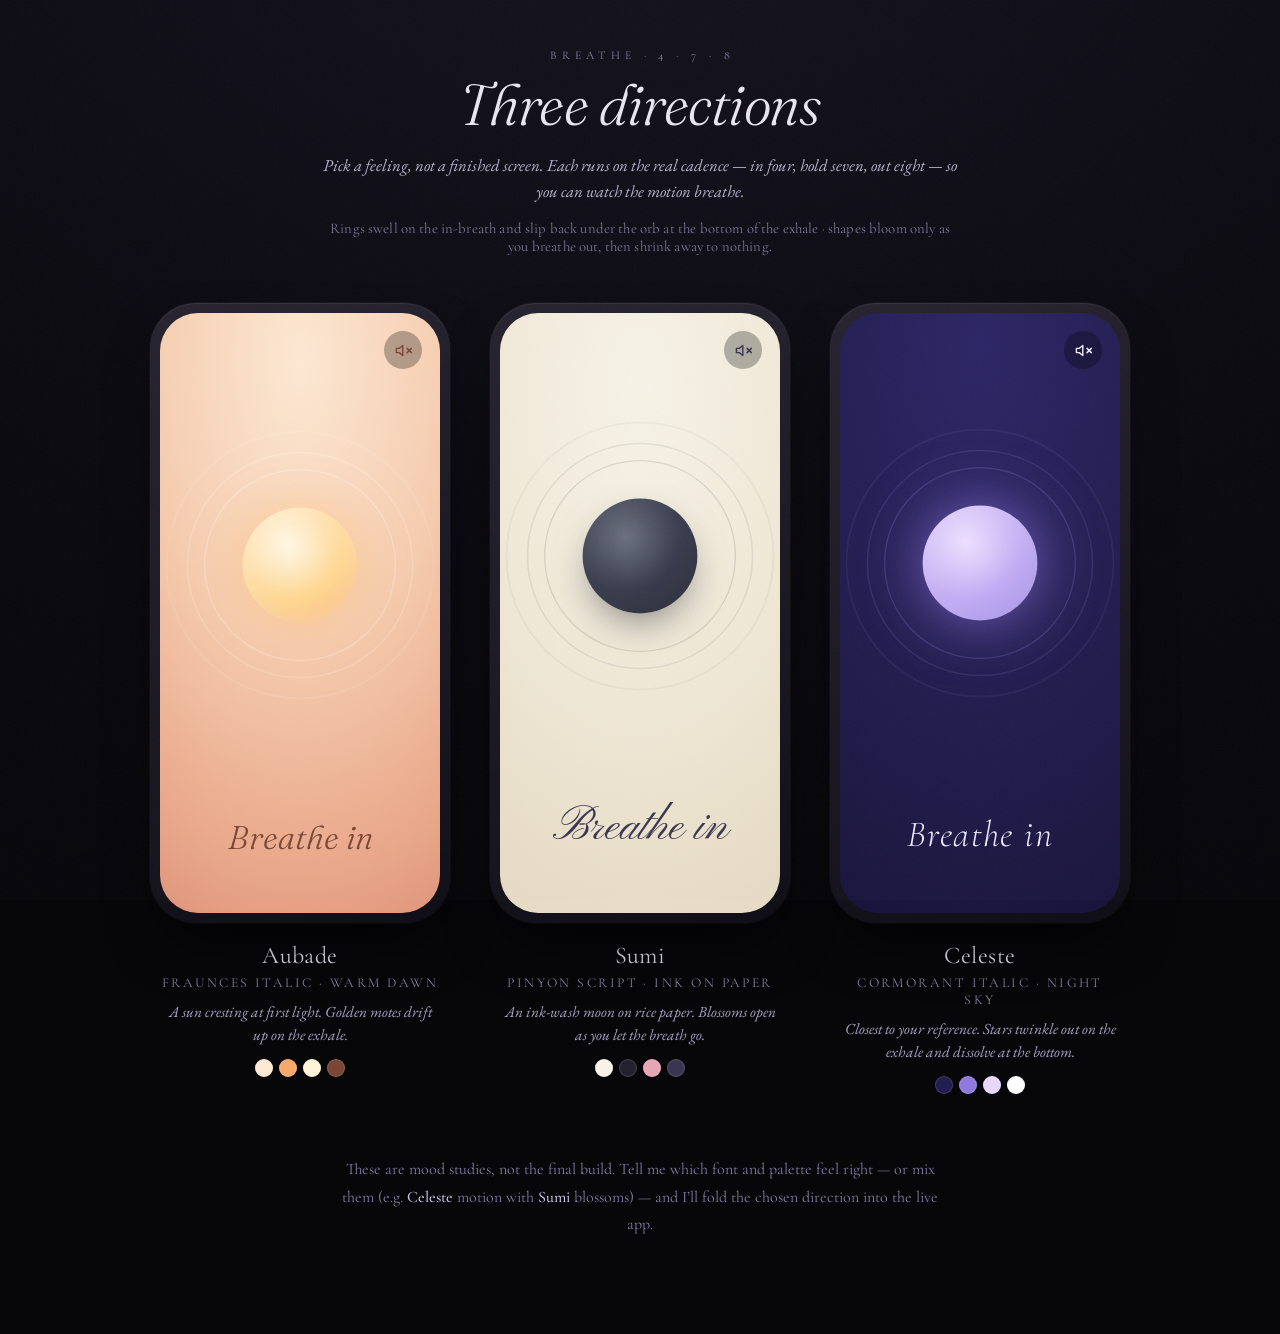
==== design-prototype.html @ 06b06fd9 "Add design-prototype.html: three breathing-visual directions A standalone mood study (not wired into" ====
<!doctype html>
<html lang="en">
<head>
<meta charset="utf-8">
<meta name="viewport" content="width=device-width, initial-scale=1">
<title>Breathe — design prototypes</title>
<link rel="preconnect" href="https://fonts.googleapis.com">
<link rel="preconnect" href="https://fonts.gstatic.com" crossorigin>
<link href="https://fonts.googleapis.com/css2?family=Cormorant+Garamond:ital,wght@0,300;0,400;0,500;1,300;1,400&family=Fraunces:ital,opsz,wght@0,9..144,300;0,9..144,400;1,9..144,300&family=Pinyon+Script&family=EB+Garamond:ital@0;1&display=swap" rel="stylesheet">
<style>
/* ============================================================
   Breathe — design prototype gallery
   Three directions for the 4-7-8 breathing visual. All run on the
   real cadence (in 4s · hold 7s · out 8s). Motion model:
     · concentric rings expand from under the orb on the in-breath
       and tuck back under it (fading) at maximum exhale;
     · decorative shapes bloom on the out-breath, then shrink in
       place and vanish at the bottom of the breath.
   ============================================================ */
:root{
  /* shared breath state, written by JS every frame */
  --breath: 0;   /* 0 = fully exhaled (orb small), 1 = fully inhaled (orb large) */
  --star: 0;     /* 0..1 life of the exhale-only decorations */
}
*{box-sizing:border-box;margin:0;padding:0}
html,body{min-height:100%}
body{
  background:
    radial-gradient(120% 80% at 50% -10%, #15131f 0%, #0b0a11 55%, #070609 100%);
  color:#e9e6f2;
  font-family:"EB Garamond",Georgia,serif;
  -webkit-font-smoothing:antialiased;
  padding:48px 24px 96px;
  display:flex;
  flex-direction:column;
  align-items:center;
  gap:8px;
}
/* faint grain for atmosphere */
body::before{
  content:"";position:fixed;inset:0;pointer-events:none;z-index:50;opacity:.04;
  background-image:url("data:image/svg+xml;utf8,<svg xmlns='http://www.w3.org/2000/svg' width='120' height='120'><filter id='n'><feTurbulence type='fractalNoise' baseFrequency='0.9' numOctaves='2'/></filter><rect width='100%25' height='100%25' filter='url(%23n)'/></svg>");
}
.page-head{text-align:center;max-width:640px;margin-bottom:24px}
.page-head .eyebrow{
  font-family:"Cormorant Garamond",serif;
  text-transform:uppercase;letter-spacing:.42em;font-size:.74rem;
  color:#8a83a8;margin-bottom:14px;padding-left:.42em;
}
.page-head h1{
  font-family:"Fraunces",serif;font-weight:300;font-size:clamp(2.4rem,6vw,3.6rem);
  font-style:italic;letter-spacing:-.01em;line-height:1;margin-bottom:18px;
}
.page-head p{
  font-size:1.05rem;line-height:1.6;color:#b9b3cf;font-style:italic;
}
.page-head .note{
  margin-top:14px;font-style:normal;font-size:.92rem;color:#7d7798;
  font-family:"Cormorant Garamond",serif;letter-spacing:.01em;
}

.gallery{
  display:flex;flex-wrap:wrap;gap:40px;justify-content:center;
  align-items:flex-start;margin-top:16px;max-width:1100px;
}
figure{display:flex;flex-direction:column;align-items:center;gap:18px;width:300px}

/* ---- device frame ---- */
.device{
  position:relative;width:300px;height:620px;border-radius:46px;
  padding:10px;background:linear-gradient(160deg,#26232f,#100e16);
  box-shadow:0 30px 60px -20px rgba(0,0,0,.8),
             inset 0 1px 1px rgba(255,255,255,.08),
             0 0 0 1px rgba(255,255,255,.04);
}
.screen{
  position:relative;width:100%;height:100%;border-radius:38px;overflow:hidden;
  background:var(--bg);display:flex;flex-direction:column;
  align-items:center;justify-content:center;
  transition:background 800ms ease;
}

/* mute pill (decorative, matches the reference) */
.mute{
  position:absolute;top:18px;right:18px;z-index:6;
  width:38px;height:38px;border-radius:50%;border:none;cursor:default;
  background:rgba(0,0,0,.28);color:var(--ui);
  display:grid;place-items:center;backdrop-filter:blur(4px);
}
.mute svg{width:17px;height:17px}

/* ---- breathing stage ---- */
.stage{
  position:relative;flex:1;width:100%;
  display:grid;place-items:center;
}
.stagewrap{position:relative;width:170px;height:170px;display:grid;place-items:center}

.rings{position:absolute;inset:0;display:grid;place-items:center}
.ring{
  position:absolute;width:150px;height:150px;border-radius:50%;
  border:1.5px solid var(--ring);
  /* expands as the breath fills, tucked under the orb (scale 1) at exhale */
  transform:scale(calc(1 + var(--breath) * var(--k)));
  opacity:calc(var(--breath) * var(--of));
  transition:opacity 200ms linear;
}

/* decorative shapes injected by JS; live only on the exhale */
.decor{position:absolute;inset:0;pointer-events:none}
.shape{
  position:absolute;left:50%;top:50%;color:var(--star-color);
  transform:translate(-50%,-50%)
            translate(var(--x),var(--y))
            scale(calc(var(--star) * var(--s)))
            rotate(var(--rot));
  opacity:calc(var(--star) * var(--so,1));
  will-change:transform,opacity;
}
.shape svg{display:block;width:100%;height:100%}
@keyframes drift{from{rotate:0deg}to{rotate:360deg}}

/* the orb */
.orb{
  position:relative;width:150px;height:150px;border-radius:50%;
  background:var(--orb);
  transform:scale(calc(.52 + var(--breath) * .48));
  box-shadow:var(--orb-shadow);
}
.orb::after{ /* soft inner sheen */
  content:"";position:absolute;inset:0;border-radius:50%;
  background:radial-gradient(circle at 36% 30%,rgba(255,255,255,.45),transparent 52%);
  opacity:var(--sheen,.5);
}

/* phase label */
.label{
  position:relative;z-index:4;padding:0 0 56px;text-align:center;
  font-family:var(--font);font-size:var(--label-size,2rem);
  font-weight:var(--label-weight,400);font-style:var(--label-style,normal);
  letter-spacing:var(--label-spacing,.02em);color:var(--ui);
  transition:opacity 500ms ease;
}

figcaption{text-align:center;width:280px}
figcaption .cname{
  font-family:"Cormorant Garamond",serif;font-size:1.5rem;letter-spacing:.02em;
}
figcaption .cmeta{
  font-family:"Cormorant Garamond",serif;font-size:.85rem;color:#8a83a8;
  text-transform:uppercase;letter-spacing:.18em;margin-top:4px;
}
figcaption .cdesc{font-size:.96rem;color:#aaa3c4;margin-top:10px;line-height:1.5;font-style:italic}
.swatches{display:flex;gap:6px;justify-content:center;margin-top:12px}
.swatches i{width:18px;height:18px;border-radius:50%;box-shadow:inset 0 0 0 1px rgba(255,255,255,.15)}

/* =================== THEME A — Aubade (warm dawn) =================== */
.t-aubade{
  --bg:radial-gradient(130% 110% at 50% 8%,#fde9d4 0%,#f6cdb0 42%,#eaa789 78%,#d98b73 100%);
  --orb:radial-gradient(circle at 40% 32%,#fff4d8 0%,#ffd58c 55%,#f6a96a 100%);
  --orb-shadow:0 0 70px -6px rgba(255,193,120,.75), inset 0 0 40px rgba(255,255,255,.4);
  --ring:rgba(255,255,255,.55);
  --star-color:#fff2cf;
  --ui:#7a4636;
  --font:"Fraunces",serif;
  --label-style:italic;--label-weight:300;--label-size:2.05rem;--label-spacing:0;
  --sheen:.7;
}
/* =================== THEME B — Sumi (ink & blossom) =================== */
.t-sumi{
  --bg:radial-gradient(125% 105% at 50% 12%,#f7f3e8 0%,#efe7d4 55%,#e3d8c0 100%);
  --orb:radial-gradient(circle at 38% 34%,#5c6173 0%,#363a4b 52%,#23222e 100%);
  --orb-shadow:0 22px 50px -14px rgba(35,34,46,.55), inset 0 0 46px rgba(255,255,255,.06);
  --ring:rgba(60,55,70,.32);
  --star-color:#e7a6b6;
  --ui:#3a3550;
  --font:"Pinyon Script",cursive;
  --label-size:2.9rem;--label-weight:400;--label-spacing:0;
  --sheen:.22;
}
/* =================== THEME C — Celeste (night & stars) =================== */
.t-celeste{
  --bg:radial-gradient(125% 110% at 50% 6%,#2c2566 0%,#241d52 46%,#181339 100%);
  --orb:radial-gradient(circle at 38% 32%,#e8d7ff 0%,#c3adf5 50%,#8f7be0 100%);
  --orb-shadow:0 0 80px -4px rgba(168,140,255,.7), inset 0 0 46px rgba(255,255,255,.25);
  --ring:rgba(190,175,255,.4);
  --star-color:#fff;
  --ui:#efe9ff;
  --font:"Cormorant Garamond",serif;
  --label-style:italic;--label-weight:300;--label-size:2.3rem;--label-spacing:.04em;
  --sheen:.5;
}

footer.legend{
  margin-top:54px;max-width:620px;text-align:center;color:#857fa3;
  font-family:"Cormorant Garamond",serif;font-size:1rem;line-height:1.7;
}
footer.legend b{color:#cfc8ea;font-weight:500}
</style>
</head>
<body>

  <header class="page-head">
    <div class="eyebrow">Breathe · 4 · 7 · 8</div>
    <h1>Three directions</h1>
    <p>Pick a feeling, not a finished screen. Each runs on the real cadence — in four, hold seven, out eight — so you can watch the motion breathe.</p>
    <div class="note">Rings swell on the in-breath and slip back under the orb at the bottom of the exhale · shapes bloom only as you breathe out, then shrink away to nothing.</div>
  </header>

  <div class="gallery">

    <!-- A · Aubade -->
    <figure>
      <div class="device t-aubade">
        <div class="screen">
          <button class="mute" aria-hidden="true" tabindex="-1">
            <svg viewBox="0 0 24 24" fill="none" stroke="currentColor" stroke-width="2" stroke-linecap="round" stroke-linejoin="round"><path d="M11 5 6 9H2v6h4l5 4z"/><line x1="23" y1="9" x2="17" y2="15"/><line x1="17" y1="9" x2="23" y2="15"/></svg>
          </button>
          <div class="stage" data-shape="mote">
            <div class="stagewrap">
              <div class="rings"></div>
              <div class="decor"></div>
              <div class="orb"></div>
            </div>
          </div>
          <div class="label">Breathe in</div>
        </div>
      </div>
      <figcaption>
        <div class="cname">Aubade</div>
        <div class="cmeta">Fraunces italic · warm dawn</div>
        <div class="cdesc">A sun cresting at first light. Golden motes drift up on the exhale.</div>
        <div class="swatches"><i style="background:#fde9d4"></i><i style="background:#f6a96a"></i><i style="background:#fff4d8"></i><i style="background:#7a4636"></i></div>
      </figcaption>
    </figure>

    <!-- B · Sumi -->
    <figure>
      <div class="device t-sumi">
        <div class="screen">
          <button class="mute" aria-hidden="true" tabindex="-1">
            <svg viewBox="0 0 24 24" fill="none" stroke="currentColor" stroke-width="2" stroke-linecap="round" stroke-linejoin="round"><path d="M11 5 6 9H2v6h4l5 4z"/><line x1="23" y1="9" x2="17" y2="15"/><line x1="17" y1="9" x2="23" y2="15"/></svg>
          </button>
          <div class="stage" data-shape="petal">
            <div class="stagewrap">
              <div class="rings"></div>
              <div class="decor"></div>
              <div class="orb"></div>
            </div>
          </div>
          <div class="label">Breathe in</div>
        </div>
      </div>
      <figcaption>
        <div class="cname">Sumi</div>
        <div class="cmeta">Pinyon Script · ink on paper</div>
        <div class="cdesc">An ink-wash moon on rice paper. Blossoms open as you let the breath go.</div>
        <div class="swatches"><i style="background:#f7f3e8"></i><i style="background:#23222e"></i><i style="background:#e7a6b6"></i><i style="background:#3a3550"></i></div>
      </figcaption>
    </figure>

    <!-- C · Celeste -->
    <figure>
      <div class="device t-celeste">
        <div class="screen">
          <button class="mute" aria-hidden="true" tabindex="-1">
            <svg viewBox="0 0 24 24" fill="none" stroke="currentColor" stroke-width="2" stroke-linecap="round" stroke-linejoin="round"><path d="M11 5 6 9H2v6h4l5 4z"/><line x1="23" y1="9" x2="17" y2="15"/><line x1="17" y1="9" x2="23" y2="15"/></svg>
          </button>
          <div class="stage" data-shape="star">
            <div class="stagewrap">
              <div class="rings"></div>
              <div class="decor"></div>
              <div class="orb"></div>
            </div>
          </div>
          <div class="label">Breathe in</div>
        </div>
      </div>
      <figcaption>
        <div class="cname">Celeste</div>
        <div class="cmeta">Cormorant italic · night sky</div>
        <div class="cdesc">Closest to your reference. Stars twinkle out on the exhale and dissolve at the bottom.</div>
        <div class="swatches"><i style="background:#241d52"></i><i style="background:#8f7be0"></i><i style="background:#e8d7ff"></i><i style="background:#ffffff"></i></div>
      </figcaption>
    </figure>

  </div>

  <footer class="legend">
    These are mood studies, not the final build. Tell me which font and palette
    feel right — or mix them (e.g. <b>Celeste</b> motion with <b>Sumi</b> blossoms) —
    and I’ll fold the chosen direction into the live app.
  </footer>

<script>
/* ---- shared 4-7-8 breath clock ---- */
const PHASES = [
  { name:'Breathe in',  secs:4, type:'in'   },
  { name:'Hold',        secs:7, type:'hold' },
  { name:'Breathe out', secs:8, type:'out'  },
];
const CYCLE = PHASES.reduce((t,p)=>t+p.secs,0);
const root = document.documentElement;
const labels = [...document.querySelectorAll('.label')];

const easeInOutSine = x => -(Math.cos(Math.PI*x)-1)/2;

function frame(now){
  const t = (now/1000) % CYCLE;
  // locate current phase
  let acc=0, phase=PHASES[0], local=0;
  for(const p of PHASES){ if(t < acc+p.secs){ phase=p; local=(t-acc)/p.secs; break; } acc+=p.secs; }

  let breath, exhaleP=0;
  if(phase.type==='in')        breath = easeInOutSine(local);
  else if(phase.type==='hold') breath = 1;
  else { breath = easeInOutSine(1-local); exhaleP = local; }

  // shapes: appear quickly at the start of the exhale, shrink to nothing by the end
  let star = 0;
  if(phase.type==='out'){
    const appear = Math.min(1, exhaleP/0.15);
    const fade   = Math.pow(1-exhaleP, 0.9);
    star = appear*fade;
  }

  root.style.setProperty('--breath', breath.toFixed(4));
  root.style.setProperty('--star',   star.toFixed(4));

  for(const el of labels){
    if(el.textContent!==phase.name){ el.textContent=phase.name; }
  }
  requestAnimationFrame(frame);
}

/* ---- build rings + decorative shapes per stage ---- */
const RING_SPEC = [ {k:.55, of:.9}, {k:1.0, of:.6}, {k:1.55, of:.32} ];

const SHAPE_SVG = {
  star:  '<svg viewBox="0 0 24 24" fill="currentColor"><path d="M12 0c.9 6.4 4.7 10.2 11.1 11.1C16.7 12 12.9 15.8 12 22.2 11.1 15.8 7.3 12 .9 11.1 7.3 10.2 11.1 6.4 12 0z"/></svg>',
  mote:  '<svg viewBox="0 0 24 24" fill="currentColor"><circle cx="12" cy="12" r="7"/></svg>',
  petal: '<svg viewBox="0 0 24 24" fill="currentColor"><g><circle cx="12" cy="5.5" r="4.4"/><circle cx="18.5" cy="14" r="4.4"/><circle cx="5.5" cy="14" r="4.4"/><circle cx="9" cy="20" r="4.4"/><circle cx="15" cy="20" r="4.4"/><circle cx="12" cy="13" r="3" fill="rgba(255,255,255,.55)"/></g></svg>',
};

document.querySelectorAll('.stage').forEach(stage=>{
  const rings = stage.querySelector('.rings');
  RING_SPEC.forEach(s=>{
    const r=document.createElement('span');
    r.className='ring';
    r.style.setProperty('--k', s.k);
    r.style.setProperty('--of', s.of);
    rings.appendChild(r);
  });

  const decor = stage.querySelector('.decor');
  const type = stage.dataset.shape;
  const N = 7;
  for(let i=0;i<N;i++){
    const ang = (i/N)*Math.PI*2 + Math.random()*0.6;
    const rad = 92 + Math.random()*44;           // distance from centre (px)
    const size = (type==='petal'? 16:13) + Math.random()*12;
    const sp = document.createElement('span');
    sp.className='shape';
    sp.style.width = sp.style.height = size+'px';
    sp.style.setProperty('--x', Math.cos(ang)*rad+'px');
    sp.style.setProperty('--y', Math.sin(ang)*rad+'px');
    sp.style.setProperty('--s', (0.7+Math.random()*0.6).toFixed(2));
    sp.style.setProperty('--rot', (Math.random()*60-30)+'deg');
    sp.style.setProperty('--so', (0.7+Math.random()*0.3).toFixed(2));
    if(type==='star'){ sp.style.animation = `drift ${14+Math.random()*10}s linear infinite`; }
    sp.innerHTML = SHAPE_SVG[type];
    decor.appendChild(sp);
  }
});

requestAnimationFrame(frame);
</script>
</body>
</html>
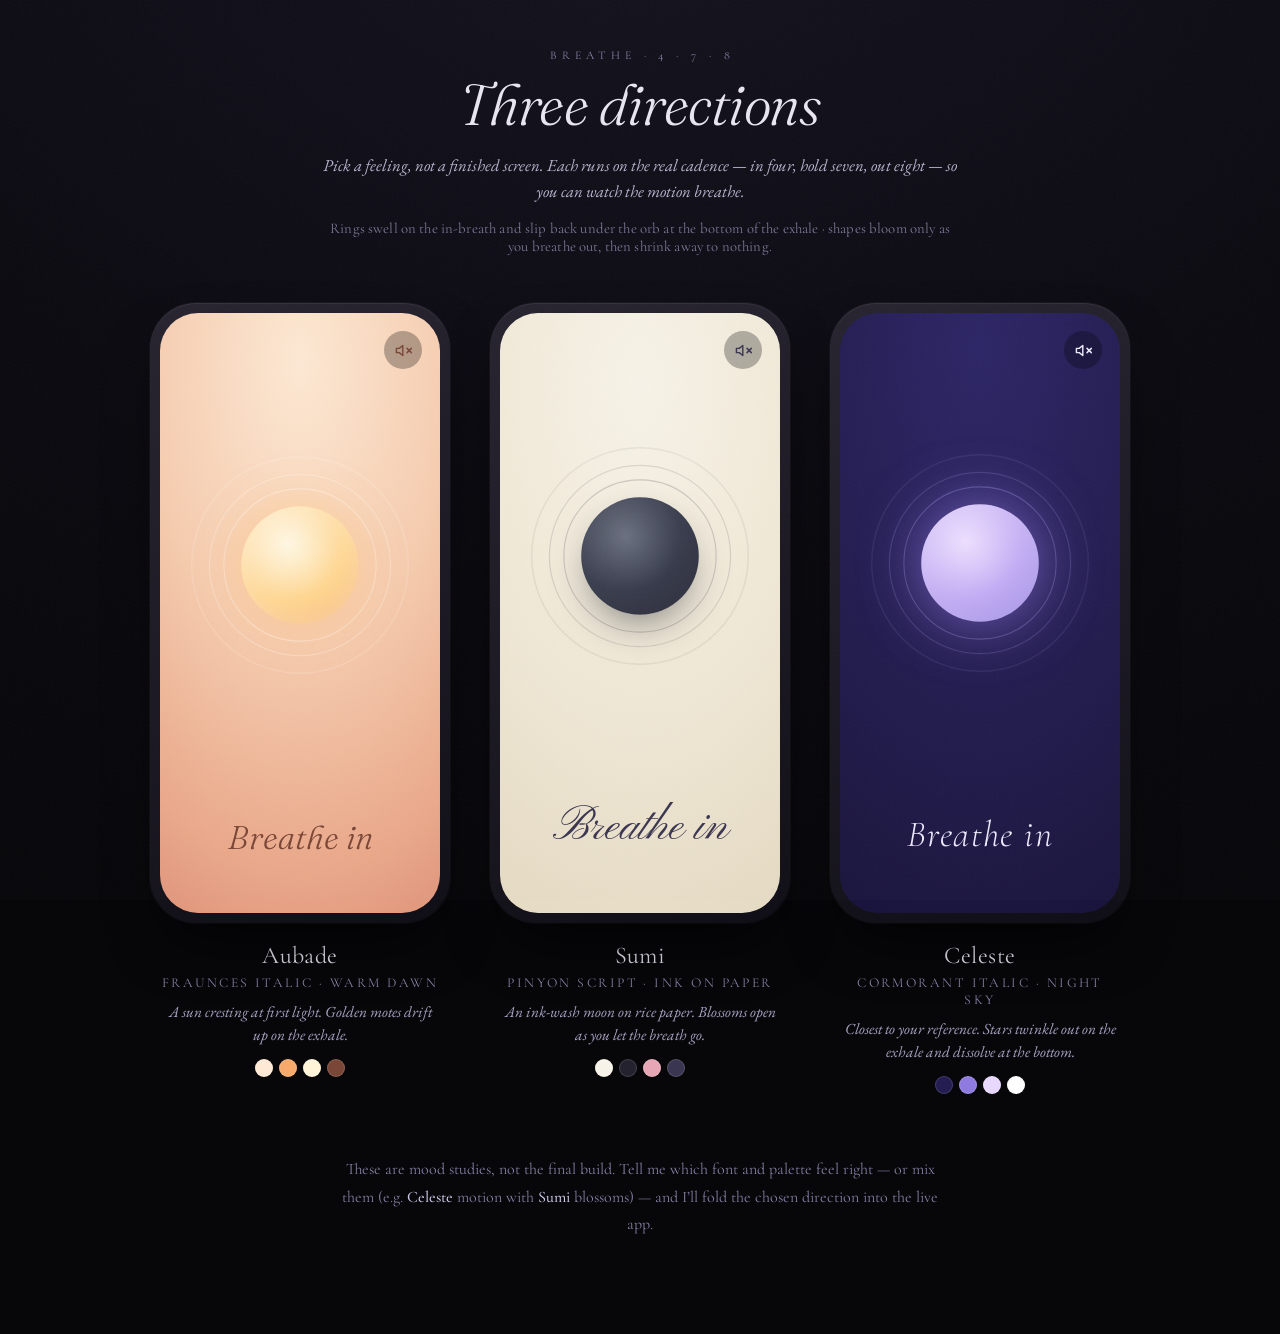
==== commit 3c3a894a: "Prototype: rings shrink with the orb and tuck under it on the exhale Tie the ring radius to the orb'" ====
--- a/design-prototype.html
+++ b/design-prototype.html
@@ -21,6 +21,7 @@
   /* shared breath state, written by JS every frame */
   --breath: 0;   /* 0 = fully exhaled (orb small), 1 = fully inhaled (orb large) */
   --star: 0;     /* 0..1 life of the exhale-only decorations */
+  --orb-scale: calc(.52 + var(--breath) * .48); /* orb diameter factor */
 }
 *{box-sizing:border-box;margin:0;padding:0}
 html,body{min-height:100%}
@@ -100,10 +101,13 @@
 .ring{
   position:absolute;width:150px;height:150px;border-radius:50%;
   border:1.5px solid var(--ring);
-  /* expands as the breath fills, tucked under the orb (scale 1) at exhale */
-  transform:scale(calc(1 + var(--breath) * var(--k)));
-  opacity:calc(var(--breath) * var(--of));
-  transition:opacity 200ms linear;
+  /* Radius tracks the orb's own scale (--orb-scale) so the rings expand on the
+     in-breath and shrink WITH the orb on the out-breath, slipping back under it
+     at maximum exhale. The extra (1 + breath*k) pushes them beyond the orb when
+     the breath is full. */
+  transform:scale(calc(var(--orb-scale) * (1 + var(--breath) * var(--k))));
+  /* stay visible while shrinking; fade only right as they reach the orb */
+  opacity:calc(min(1, var(--breath) * 1.4) * var(--of));
 }
 
 /* decorative shapes injected by JS; live only on the exhale */
@@ -124,7 +128,7 @@
 .orb{
   position:relative;width:150px;height:150px;border-radius:50%;
   background:var(--orb);
-  transform:scale(calc(.52 + var(--breath) * .48));
+  transform:scale(var(--orb-scale));
   box-shadow:var(--orb-shadow);
 }
 .orb::after{ /* soft inner sheen */
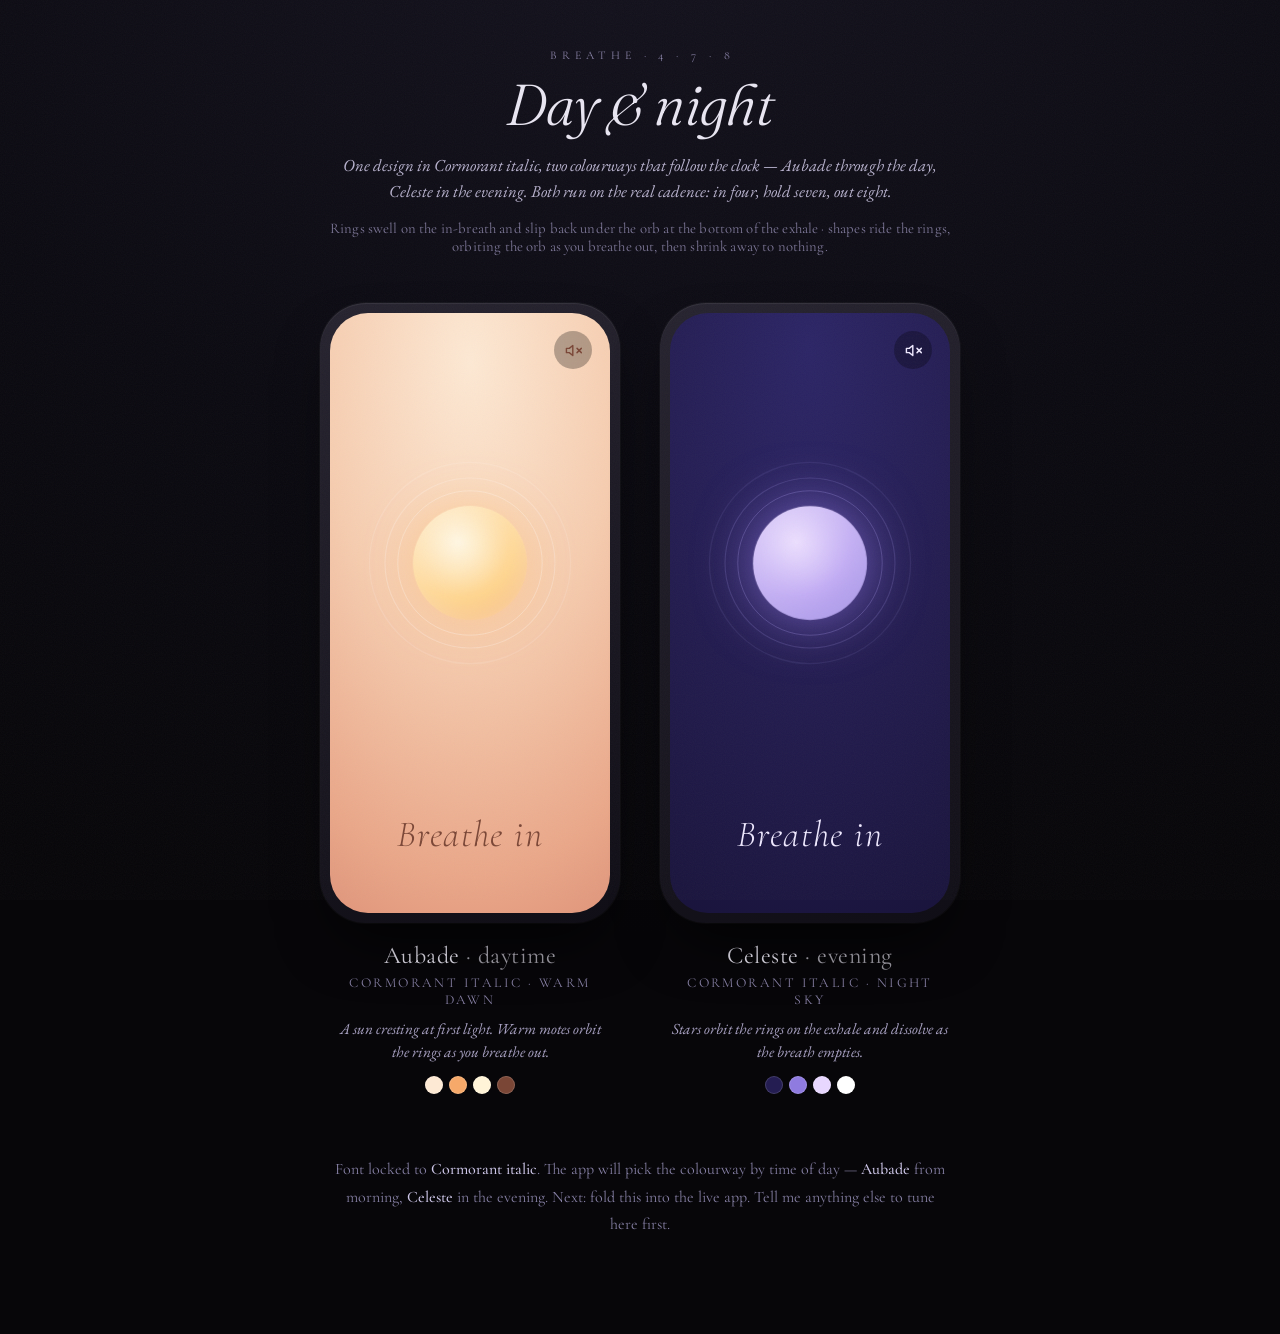
==== commit d7846eae: "Prototype: lock Cormorant italic, two time-of-day colourways, orbiting shapes - Lock the font to Cor" ====
--- a/design-prototype.html
+++ b/design-prototype.html
@@ -6,7 +6,7 @@
 <title>Breathe — design prototypes</title>
 <link rel="preconnect" href="https://fonts.googleapis.com">
 <link rel="preconnect" href="https://fonts.gstatic.com" crossorigin>
-<link href="https://fonts.googleapis.com/css2?family=Cormorant+Garamond:ital,wght@0,300;0,400;0,500;1,300;1,400&family=Fraunces:ital,opsz,wght@0,9..144,300;0,9..144,400;1,9..144,300&family=Pinyon+Script&family=EB+Garamond:ital@0;1&display=swap" rel="stylesheet">
+<link href="https://fonts.googleapis.com/css2?family=Cormorant+Garamond:ital,wght@0,300;0,400;0,500;1,300;1,400&family=Fraunces:ital,opsz,wght@0,9..144,300;0,9..144,400;1,9..144,300&family=EB+Garamond:ital@0;1&display=swap" rel="stylesheet">
 <style>
 /* ============================================================
    Breathe — design prototype gallery
@@ -110,19 +110,29 @@
   opacity:calc(min(1, var(--breath) * 1.4) * var(--of));
 }
 
-/* decorative shapes injected by JS; live only on the exhale */
+/* Decorative shapes injected by JS; they live only on the exhale.
+   Each shape rides on one of the rings: an .orbit wrapper slowly spins it
+   around the centre, while the shape sits at that ring's current radius — so it
+   moves outward/inward WITH the ring as the breath swells and releases. */
 .decor{position:absolute;inset:0;pointer-events:none}
+.orbit{
+  position:absolute;inset:0;display:grid;place-items:center;
+  animation:orbit var(--dur,26s) linear infinite;
+  animation-direction:var(--dir,normal);
+  will-change:transform;
+}
+@keyframes orbit{to{transform:rotate(360deg)}}
 .shape{
-  position:absolute;left:50%;top:50%;color:var(--star-color);
-  transform:translate(-50%,-50%)
-            translate(var(--x),var(--y))
-            scale(calc(var(--star) * var(--s)))
-            rotate(var(--rot));
+  /* radius mirrors .ring: base 75px * orb scale * this ring's expansion */
+  --R:calc(75px * var(--orb-scale) * (1 + var(--breath) * var(--ring-k)));
+  width:var(--size);height:var(--size);color:var(--star-color);
+  transform:translateY(calc(-1 * var(--R))) scale(calc(var(--star) * var(--s)));
   opacity:calc(var(--star) * var(--so,1));
   will-change:transform,opacity;
 }
 .shape svg{display:block;width:100%;height:100%}
-@keyframes drift{from{rotate:0deg}to{rotate:360deg}}
+@keyframes twinkle{to{rotate:360deg}}
+.shape.spin svg{animation:twinkle var(--twdur,16s) linear infinite}
 
 /* the orb */
 .orb{
@@ -166,21 +176,9 @@
   --ring:rgba(255,255,255,.55);
   --star-color:#fff2cf;
   --ui:#7a4636;
-  --font:"Fraunces",serif;
-  --label-style:italic;--label-weight:300;--label-size:2.05rem;--label-spacing:0;
+  --font:"Cormorant Garamond",serif;
+  --label-style:italic;--label-weight:300;--label-size:2.3rem;--label-spacing:.04em;
   --sheen:.7;
-}
-/* =================== THEME B — Sumi (ink & blossom) =================== */
-.t-sumi{
-  --bg:radial-gradient(125% 105% at 50% 12%,#f7f3e8 0%,#efe7d4 55%,#e3d8c0 100%);
-  --orb:radial-gradient(circle at 38% 34%,#5c6173 0%,#363a4b 52%,#23222e 100%);
-  --orb-shadow:0 22px 50px -14px rgba(35,34,46,.55), inset 0 0 46px rgba(255,255,255,.06);
-  --ring:rgba(60,55,70,.32);
-  --star-color:#e7a6b6;
-  --ui:#3a3550;
-  --font:"Pinyon Script",cursive;
-  --label-size:2.9rem;--label-weight:400;--label-spacing:0;
-  --sheen:.22;
 }
 /* =================== THEME C — Celeste (night & stars) =================== */
 .t-celeste{
@@ -206,9 +204,9 @@
 
   <header class="page-head">
     <div class="eyebrow">Breathe · 4 · 7 · 8</div>
-    <h1>Three directions</h1>
-    <p>Pick a feeling, not a finished screen. Each runs on the real cadence — in four, hold seven, out eight — so you can watch the motion breathe.</p>
-    <div class="note">Rings swell on the in-breath and slip back under the orb at the bottom of the exhale · shapes bloom only as you breathe out, then shrink away to nothing.</div>
+    <h1>Day &amp; night</h1>
+    <p>One design in Cormorant italic, two colourways that follow the clock — <em>Aubade</em> through the day, <em>Celeste</em> in the evening. Both run on the real cadence: in four, hold seven, out eight.</p>
+    <div class="note">Rings swell on the in-breath and slip back under the orb at the bottom of the exhale · shapes ride the rings, orbiting the orb as you breathe out, then shrink away to nothing.</div>
   </header>
 
   <div class="gallery">
@@ -231,35 +229,10 @@
         </div>
       </div>
       <figcaption>
-        <div class="cname">Aubade</div>
-        <div class="cmeta">Fraunces italic · warm dawn</div>
-        <div class="cdesc">A sun cresting at first light. Golden motes drift up on the exhale.</div>
+        <div class="cname">Aubade <span style="opacity:.6">· daytime</span></div>
+        <div class="cmeta">Cormorant italic · warm dawn</div>
+        <div class="cdesc">A sun cresting at first light. Warm motes orbit the rings as you breathe out.</div>
         <div class="swatches"><i style="background:#fde9d4"></i><i style="background:#f6a96a"></i><i style="background:#fff4d8"></i><i style="background:#7a4636"></i></div>
-      </figcaption>
-    </figure>
-
-    <!-- B · Sumi -->
-    <figure>
-      <div class="device t-sumi">
-        <div class="screen">
-          <button class="mute" aria-hidden="true" tabindex="-1">
-            <svg viewBox="0 0 24 24" fill="none" stroke="currentColor" stroke-width="2" stroke-linecap="round" stroke-linejoin="round"><path d="M11 5 6 9H2v6h4l5 4z"/><line x1="23" y1="9" x2="17" y2="15"/><line x1="17" y1="9" x2="23" y2="15"/></svg>
-          </button>
-          <div class="stage" data-shape="petal">
-            <div class="stagewrap">
-              <div class="rings"></div>
-              <div class="decor"></div>
-              <div class="orb"></div>
-            </div>
-          </div>
-          <div class="label">Breathe in</div>
-        </div>
-      </div>
-      <figcaption>
-        <div class="cname">Sumi</div>
-        <div class="cmeta">Pinyon Script · ink on paper</div>
-        <div class="cdesc">An ink-wash moon on rice paper. Blossoms open as you let the breath go.</div>
-        <div class="swatches"><i style="background:#f7f3e8"></i><i style="background:#23222e"></i><i style="background:#e7a6b6"></i><i style="background:#3a3550"></i></div>
       </figcaption>
     </figure>
 
@@ -281,9 +254,9 @@
         </div>
       </div>
       <figcaption>
-        <div class="cname">Celeste</div>
+        <div class="cname">Celeste <span style="opacity:.6">· evening</span></div>
         <div class="cmeta">Cormorant italic · night sky</div>
-        <div class="cdesc">Closest to your reference. Stars twinkle out on the exhale and dissolve at the bottom.</div>
+        <div class="cdesc">Stars orbit the rings on the exhale and dissolve as the breath empties.</div>
         <div class="swatches"><i style="background:#241d52"></i><i style="background:#8f7be0"></i><i style="background:#e8d7ff"></i><i style="background:#ffffff"></i></div>
       </figcaption>
     </figure>
@@ -291,9 +264,9 @@
   </div>
 
   <footer class="legend">
-    These are mood studies, not the final build. Tell me which font and palette
-    feel right — or mix them (e.g. <b>Celeste</b> motion with <b>Sumi</b> blossoms) —
-    and I’ll fold the chosen direction into the live app.
+    Font locked to <b>Cormorant italic</b>. The app will pick the colourway by
+    time of day — <b>Aubade</b> from morning, <b>Celeste</b> in the evening.
+    Next: fold this into the live app. Tell me anything else to tune here first.
   </footer>
 
 <script>
@@ -358,22 +331,29 @@
 
   const decor = stage.querySelector('.decor');
   const type = stage.dataset.shape;
-  const N = 7;
+  const N = 9;
   for(let i=0;i<N;i++){
-    const ang = (i/N)*Math.PI*2 + Math.random()*0.6;
-    const rad = 92 + Math.random()*44;           // distance from centre (px)
-    const size = (type==='petal'? 16:13) + Math.random()*12;
+    // ride the inner two rings so the shapes stay within the frame as they orbit
+    const ringK = RING_SPEC[i % 2].k;
+    const size = (type==='petal'? 16:12) + Math.random()*10;
+
+    const orbit = document.createElement('div');
+    orbit.className='orbit';
+    orbit.style.setProperty('--dur', (20 + Math.random()*22).toFixed(1)+'s');
+    orbit.style.setProperty('--dir', Math.random()<0.5 ? 'normal' : 'reverse');
+    orbit.style.animationDelay = '-' + (Math.random()*40).toFixed(1) + 's'; // random start angle
+
     const sp = document.createElement('span');
-    sp.className='shape';
-    sp.style.width = sp.style.height = size+'px';
-    sp.style.setProperty('--x', Math.cos(ang)*rad+'px');
-    sp.style.setProperty('--y', Math.sin(ang)*rad+'px');
+    sp.className = 'shape' + (type==='star' ? ' spin' : '');
+    sp.style.setProperty('--ring-k', ringK);
+    sp.style.setProperty('--size', size+'px');
     sp.style.setProperty('--s', (0.7+Math.random()*0.6).toFixed(2));
-    sp.style.setProperty('--rot', (Math.random()*60-30)+'deg');
     sp.style.setProperty('--so', (0.7+Math.random()*0.3).toFixed(2));
-    if(type==='star'){ sp.style.animation = `drift ${14+Math.random()*10}s linear infinite`; }
+    sp.style.setProperty('--twdur', (12+Math.random()*10).toFixed(1)+'s');
     sp.innerHTML = SHAPE_SVG[type];
-    decor.appendChild(sp);
+
+    orbit.appendChild(sp);
+    decor.appendChild(orbit);
   }
 });
 
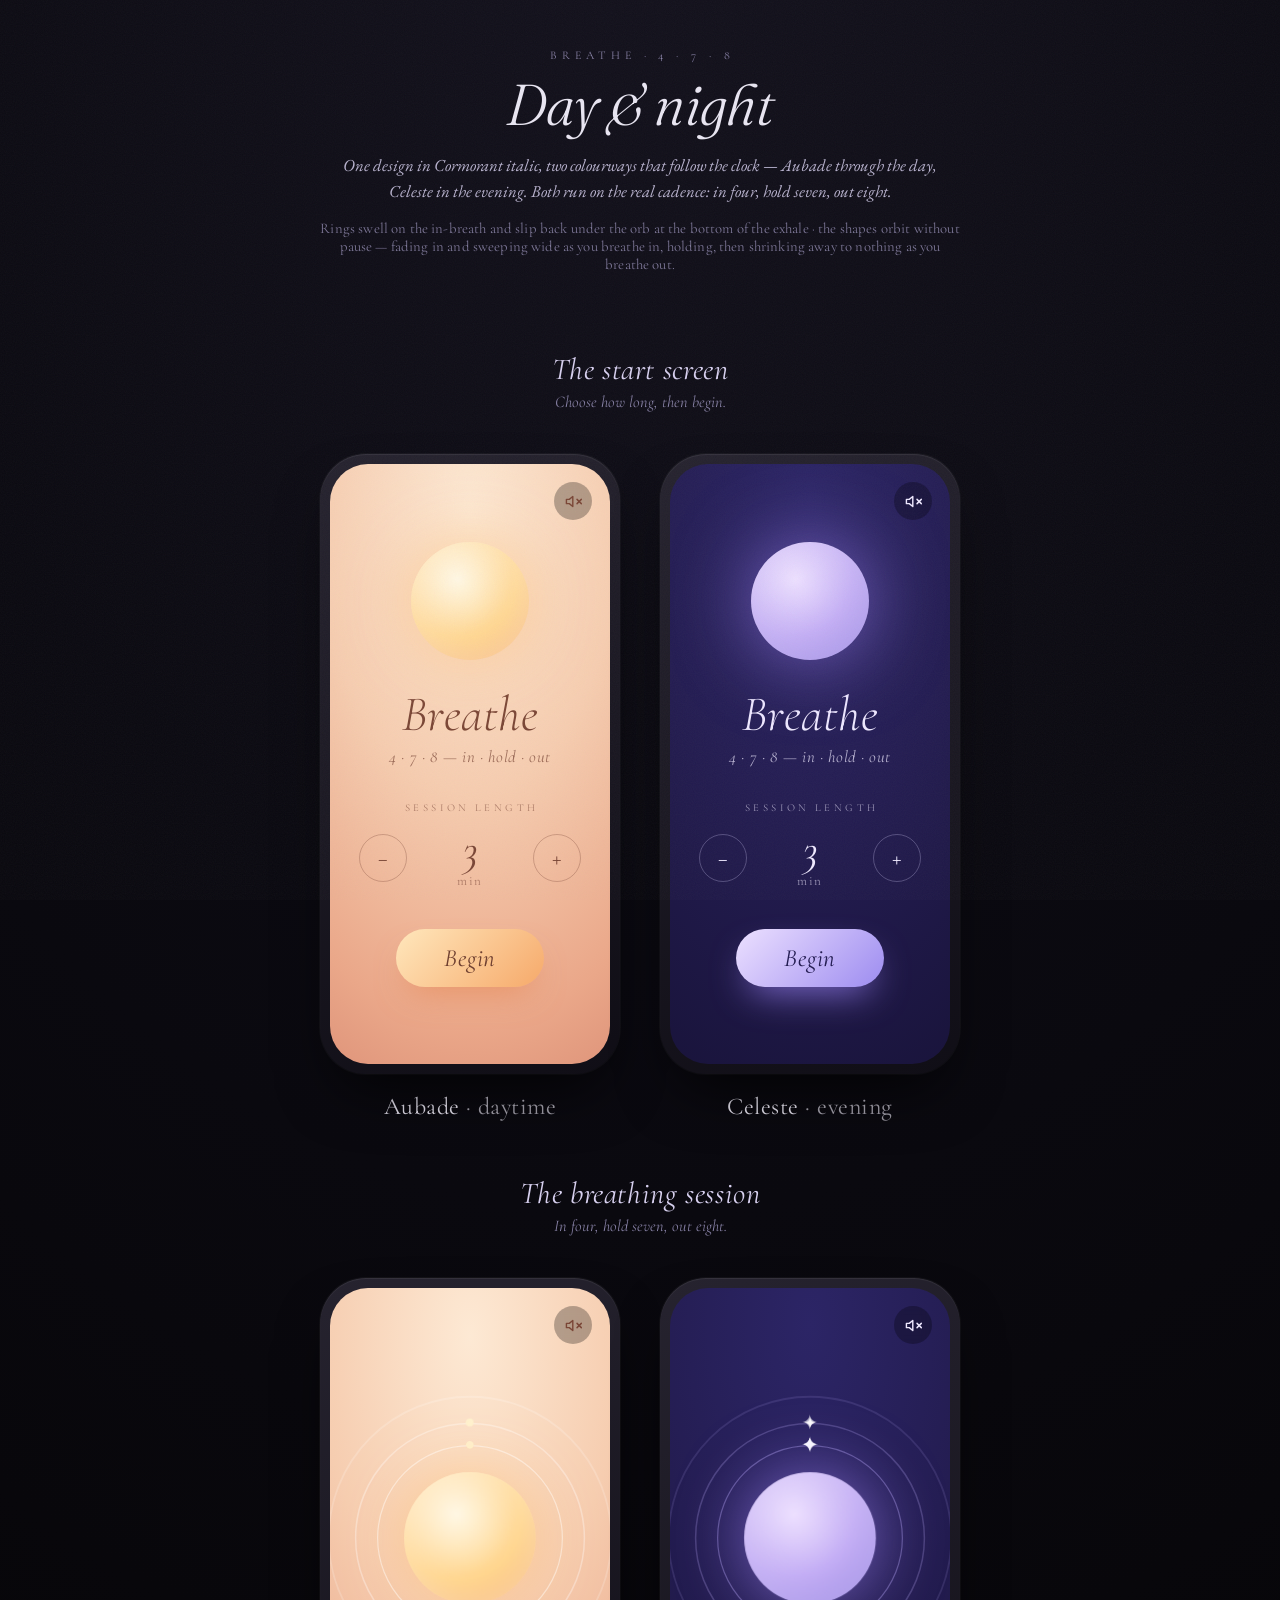
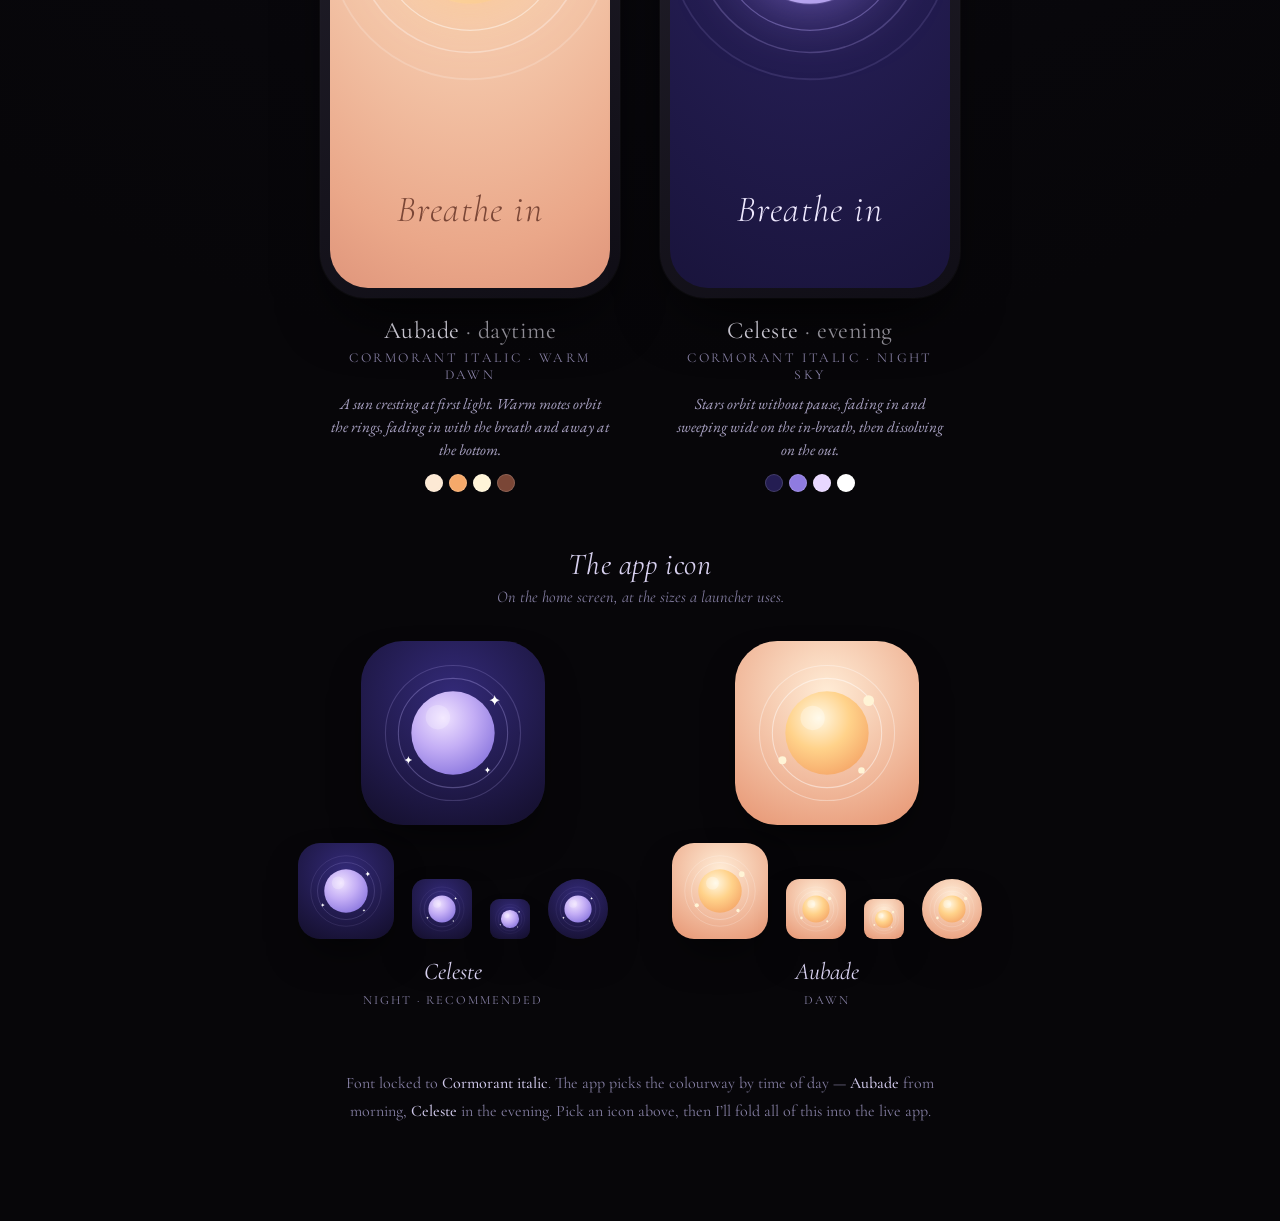
==== commit 9ad3efe5: "Prototype: persistent orbiting shapes, start screen, and app icon designs - Shapes now persist acros" ====
--- a/design-prototype.html
+++ b/design-prototype.html
@@ -20,7 +20,6 @@
 :root{
   /* shared breath state, written by JS every frame */
   --breath: 0;   /* 0 = fully exhaled (orb small), 1 = fully inhaled (orb large) */
-  --star: 0;     /* 0..1 life of the exhale-only decorations */
   --orb-scale: calc(.52 + var(--breath) * .48); /* orb diameter factor */
 }
 *{box-sizing:border-box;margin:0;padding:0}
@@ -110,10 +109,12 @@
   opacity:calc(min(1, var(--breath) * 1.4) * var(--of));
 }
 
-/* Decorative shapes injected by JS; they live only on the exhale.
-   Each shape rides on one of the rings: an .orbit wrapper slowly spins it
-   around the centre, while the shape sits at that ring's current radius — so it
-   moves outward/inward WITH the ring as the breath swells and releases. */
+/* Decorative shapes injected by JS. The ORBIT never stops (continuous CSS spin),
+   so motion always picks up where it left off. Each shape rides on one of the
+   rings — sitting at that ring's current radius, sweeping outward on the
+   in-breath and gathering in on the exhale — while its scale + opacity track the
+   breath: fading in and growing as you breathe in, full through the hold, then
+   shrinking away to nothing at the bottom of the exhale. */
 .decor{position:absolute;inset:0;pointer-events:none}
 .orbit{
   position:absolute;inset:0;display:grid;place-items:center;
@@ -126,8 +127,8 @@
   /* radius mirrors .ring: base 75px * orb scale * this ring's expansion */
   --R:calc(75px * var(--orb-scale) * (1 + var(--breath) * var(--ring-k)));
   width:var(--size);height:var(--size);color:var(--star-color);
-  transform:translateY(calc(-1 * var(--R))) scale(calc(var(--star) * var(--s)));
-  opacity:calc(var(--star) * var(--so,1));
+  transform:translateY(calc(-1 * var(--R))) scale(calc(var(--breath) * var(--s)));
+  opacity:calc(var(--breath) * var(--so,1));
   will-change:transform,opacity;
 }
 .shape svg{display:block;width:100%;height:100%}
@@ -176,6 +177,10 @@
   --ring:rgba(255,255,255,.55);
   --star-color:#fff2cf;
   --ui:#7a4636;
+  --hair:rgba(122,70,54,.32);
+  --btn:linear-gradient(135deg,#ffe7bc,#f6a96a);
+  --btn-ink:#6e3f30;
+  --btn-glow:0 16px 32px -12px rgba(231,140,90,.8);
   --font:"Cormorant Garamond",serif;
   --label-style:italic;--label-weight:300;--label-size:2.3rem;--label-spacing:.04em;
   --sheen:.7;
@@ -188,9 +193,94 @@
   --ring:rgba(190,175,255,.4);
   --star-color:#fff;
   --ui:#efe9ff;
+  --hair:rgba(220,210,255,.28);
+  --btn:linear-gradient(135deg,#ece0ff,#9d8cf0);
+  --btn-ink:#241d52;
+  --btn-glow:0 16px 36px -12px rgba(150,128,240,.85);
   --font:"Cormorant Garamond",serif;
   --label-style:italic;--label-weight:300;--label-size:2.3rem;--label-spacing:.04em;
   --sheen:.5;
+}
+
+/* ---------------- Start screen ---------------- */
+.screen.start{justify-content:center}
+.start-body{
+  height:100%;width:100%;padding:0 28px;
+  display:flex;flex-direction:column;align-items:center;justify-content:center;
+  text-align:center;color:var(--ui);
+}
+.start-orb{
+  position:relative;width:118px;height:118px;border-radius:50%;
+  background:var(--orb);box-shadow:var(--orb-shadow);margin-bottom:30px;
+  animation:idle 8s ease-in-out infinite;
+}
+.start-orb::after{
+  content:"";position:absolute;inset:0;border-radius:50%;
+  background:radial-gradient(circle at 36% 30%,rgba(255,255,255,.45),transparent 52%);
+  opacity:var(--sheen,.5);
+}
+@keyframes idle{0%,100%{transform:scale(.9)}50%{transform:scale(1.06)}}
+.brand{
+  font-family:var(--font);font-style:italic;font-weight:300;
+  font-size:3.1rem;line-height:1;letter-spacing:.01em;
+}
+.brand-sub{
+  font-family:var(--font);font-style:italic;font-size:1.05rem;
+  opacity:.72;margin-top:6px;letter-spacing:.04em;
+}
+.dur{margin-top:34px;display:flex;flex-direction:column;align-items:center;gap:14px}
+.dur-cap{
+  font-family:var(--font);text-transform:uppercase;
+  letter-spacing:.32em;font-size:.66rem;opacity:.6;padding-left:.32em;
+}
+.stepper{display:flex;align-items:center;gap:24px}
+.step{
+  width:48px;height:48px;border-radius:50%;border:1px solid var(--hair);
+  background:transparent;color:var(--ui);font-size:1.5rem;line-height:1;
+  display:grid;place-items:center;cursor:pointer;
+  font-family:var(--font);transition:background 160ms ease,transform 120ms ease;
+}
+.step:active{transform:scale(.92);background:rgba(127,127,127,.12)}
+.dur-val{min-width:78px;display:flex;flex-direction:column;align-items:center}
+.dur-val b{font-family:var(--font);font-style:italic;font-weight:400;font-size:2.7rem;line-height:1}
+.dur-val small{font-family:var(--font);font-size:.82rem;opacity:.6;letter-spacing:.12em;margin-top:2px}
+.start-cta{
+  margin-top:40px;padding:14px 48px;border:none;border-radius:999px;
+  background:var(--btn);color:var(--btn-ink);box-shadow:var(--btn-glow);
+  font-family:var(--font);font-style:italic;font-size:1.55rem;letter-spacing:.02em;
+  cursor:pointer;transition:transform 160ms ease;
+}
+.start-cta:active{transform:scale(.96)}
+
+/* ---------------- App icon ---------------- */
+.icons-row{display:flex;gap:64px;justify-content:center;flex-wrap:wrap;margin-top:8px}
+.icon-card{display:flex;flex-direction:column;align-items:center;gap:18px}
+.iconmask{
+  border-radius:23%;overflow:hidden;background:#000;
+  box-shadow:0 20px 44px -16px rgba(0,0,0,.75),inset 0 0 0 1px rgba(255,255,255,.06);
+}
+.iconmask svg{display:block;width:100%;height:100%}
+.iconmask.big{width:184px;height:184px}
+.iconmask.s1{width:96px;height:96px}
+.iconmask.s2{width:60px;height:60px}
+.iconmask.s3{width:40px;height:40px}
+.iconmask.round{border-radius:50%}
+.sizes{display:flex;gap:18px;align-items:flex-end}
+.icon-name{font-family:"Cormorant Garamond",serif;font-style:italic;font-size:1.5rem;color:#d7d0ef}
+.icon-meta{
+  font-family:"Cormorant Garamond",serif;font-size:.78rem;color:#857fa3;
+  text-transform:uppercase;letter-spacing:.16em;margin-top:-12px;
+}
+
+/* ---------------- Section headings ---------------- */
+.sect{width:100%;display:flex;flex-direction:column;align-items:center}
+.section-title{
+  font-family:"Cormorant Garamond",serif;font-style:italic;
+  font-size:1.9rem;color:#d7d0ef;margin:46px 0 4px;letter-spacing:.02em;
+}
+.section-sub{
+  font-family:"Cormorant Garamond",serif;color:#857fa3;
+  font-size:1.02rem;margin-bottom:26px;font-style:italic;
 }
 
 footer.legend{
@@ -202,14 +292,125 @@
 </head>
 <body>
 
+  <!-- App-icon artwork, reused at several sizes via <use> -->
+  <svg width="0" height="0" aria-hidden="true" style="position:absolute">
+    <defs>
+      <radialGradient id="g-cel-bg" cx="50%" cy="30%" r="80%">
+        <stop offset="0%" stop-color="#332a78"/><stop offset="100%" stop-color="#15102f"/>
+      </radialGradient>
+      <radialGradient id="g-cel-orb" cx="38%" cy="32%" r="72%">
+        <stop offset="0%" stop-color="#f0e3ff"/><stop offset="52%" stop-color="#c3adf5"/><stop offset="100%" stop-color="#8f7be0"/>
+      </radialGradient>
+      <radialGradient id="g-aub-bg" cx="50%" cy="28%" r="82%">
+        <stop offset="0%" stop-color="#ffecd6"/><stop offset="100%" stop-color="#e89a78"/>
+      </radialGradient>
+      <radialGradient id="g-aub-orb" cx="40%" cy="32%" r="72%">
+        <stop offset="0%" stop-color="#fff7e2"/><stop offset="52%" stop-color="#ffd28a"/><stop offset="100%" stop-color="#f6a96a"/>
+      </radialGradient>
+
+      <!-- Celeste: night orb, two rings, three stars -->
+      <symbol id="icon-celeste" viewBox="0 0 512 512">
+        <rect width="512" height="512" fill="url(#g-cel-bg)"/>
+        <circle cx="256" cy="256" r="188" fill="none" stroke="#c4b6ff" stroke-opacity=".20" stroke-width="3"/>
+        <circle cx="256" cy="256" r="152" fill="none" stroke="#c4b6ff" stroke-opacity=".30" stroke-width="3"/>
+        <circle cx="256" cy="256" r="116" fill="url(#g-cel-orb)"/>
+        <circle cx="214" cy="212" r="34" fill="#ffffff" opacity=".22"/>
+        <g fill="#ffffff">
+          <g transform="translate(372 166) scale(1.3) translate(-12 -12)"><path d="M12 0c.9 6.4 4.7 10.2 11.1 11.1C16.7 12 12.9 15.8 12 22.2 11.1 15.8 7.3 12 .9 11.1 7.3 10.2 11.1 6.4 12 0z"/></g>
+          <g transform="translate(132 332) scale(1.0) translate(-12 -12)"><path d="M12 0c.9 6.4 4.7 10.2 11.1 11.1C16.7 12 12.9 15.8 12 22.2 11.1 15.8 7.3 12 .9 11.1 7.3 10.2 11.1 6.4 12 0z"/></g>
+          <g transform="translate(352 360) scale(0.82) translate(-12 -12)"><path d="M12 0c.9 6.4 4.7 10.2 11.1 11.1C16.7 12 12.9 15.8 12 22.2 11.1 15.8 7.3 12 .9 11.1 7.3 10.2 11.1 6.4 12 0z"/></g>
+        </g>
+      </symbol>
+
+      <!-- Aubade: dawn sun, two rings, three motes -->
+      <symbol id="icon-aubade" viewBox="0 0 512 512">
+        <rect width="512" height="512" fill="url(#g-aub-bg)"/>
+        <circle cx="256" cy="256" r="188" fill="none" stroke="#ffffff" stroke-opacity=".34" stroke-width="3"/>
+        <circle cx="256" cy="256" r="152" fill="none" stroke="#ffffff" stroke-opacity=".46" stroke-width="3"/>
+        <circle cx="256" cy="256" r="116" fill="url(#g-aub-orb)"/>
+        <circle cx="216" cy="214" r="34" fill="#ffffff" opacity=".30"/>
+        <g fill="#fff4d6">
+          <circle cx="372" cy="166" r="15"/>
+          <circle cx="132" cy="332" r="11"/>
+          <circle cx="352" cy="360" r="9"/>
+        </g>
+      </symbol>
+    </defs>
+  </svg>
+
   <header class="page-head">
     <div class="eyebrow">Breathe · 4 · 7 · 8</div>
     <h1>Day &amp; night</h1>
     <p>One design in Cormorant italic, two colourways that follow the clock — <em>Aubade</em> through the day, <em>Celeste</em> in the evening. Both run on the real cadence: in four, hold seven, out eight.</p>
-    <div class="note">Rings swell on the in-breath and slip back under the orb at the bottom of the exhale · shapes ride the rings, orbiting the orb as you breathe out, then shrink away to nothing.</div>
+    <div class="note">Rings swell on the in-breath and slip back under the orb at the bottom of the exhale · the shapes orbit without pause — fading in and sweeping wide as you breathe in, holding, then shrinking away to nothing as you breathe out.</div>
   </header>
 
-  <div class="gallery">
+  <!-- ===== Start screen ===== -->
+  <section class="sect">
+    <div class="section-title">The start screen</div>
+    <div class="section-sub">Choose how long, then begin.</div>
+    <div class="gallery">
+
+      <!-- Aubade · start -->
+      <figure>
+        <div class="device t-aubade">
+          <div class="screen start">
+            <button class="mute" aria-hidden="true" tabindex="-1">
+              <svg viewBox="0 0 24 24" fill="none" stroke="currentColor" stroke-width="2" stroke-linecap="round" stroke-linejoin="round"><path d="M11 5 6 9H2v6h4l5 4z"/><line x1="23" y1="9" x2="17" y2="15"/><line x1="17" y1="9" x2="23" y2="15"/></svg>
+            </button>
+            <div class="start-body">
+              <div class="start-orb"></div>
+              <h2 class="brand">Breathe</h2>
+              <p class="brand-sub">4 · 7 · 8 — in · hold · out</p>
+              <div class="dur">
+                <span class="dur-cap">Session length</span>
+                <div class="stepper">
+                  <button class="step" data-step="-1" aria-label="Less time">&minus;</button>
+                  <div class="dur-val"><b class="mins">3</b><small>min</small></div>
+                  <button class="step" data-step="1" aria-label="More time">+</button>
+                </div>
+              </div>
+              <button class="start-cta">Begin</button>
+            </div>
+          </div>
+        </div>
+        <figcaption><div class="cname">Aubade <span style="opacity:.6">· daytime</span></div></figcaption>
+      </figure>
+
+      <!-- Celeste · start -->
+      <figure>
+        <div class="device t-celeste">
+          <div class="screen start">
+            <button class="mute" aria-hidden="true" tabindex="-1">
+              <svg viewBox="0 0 24 24" fill="none" stroke="currentColor" stroke-width="2" stroke-linecap="round" stroke-linejoin="round"><path d="M11 5 6 9H2v6h4l5 4z"/><line x1="23" y1="9" x2="17" y2="15"/><line x1="17" y1="9" x2="23" y2="15"/></svg>
+            </button>
+            <div class="start-body">
+              <div class="start-orb"></div>
+              <h2 class="brand">Breathe</h2>
+              <p class="brand-sub">4 · 7 · 8 — in · hold · out</p>
+              <div class="dur">
+                <span class="dur-cap">Session length</span>
+                <div class="stepper">
+                  <button class="step" data-step="-1" aria-label="Less time">&minus;</button>
+                  <div class="dur-val"><b class="mins">3</b><small>min</small></div>
+                  <button class="step" data-step="1" aria-label="More time">+</button>
+                </div>
+              </div>
+              <button class="start-cta">Begin</button>
+            </div>
+          </div>
+        </div>
+        <figcaption><div class="cname">Celeste <span style="opacity:.6">· evening</span></div></figcaption>
+      </figure>
+
+    </div>
+  </section>
+
+  <!-- ===== Breathing session ===== -->
+  <section class="sect">
+    <div class="section-title">The breathing session</div>
+    <div class="section-sub">In four, hold seven, out eight.</div>
+    <div class="gallery">
 
     <!-- A · Aubade -->
     <figure>
@@ -231,7 +432,7 @@
       <figcaption>
         <div class="cname">Aubade <span style="opacity:.6">· daytime</span></div>
         <div class="cmeta">Cormorant italic · warm dawn</div>
-        <div class="cdesc">A sun cresting at first light. Warm motes orbit the rings as you breathe out.</div>
+        <div class="cdesc">A sun cresting at first light. Warm motes orbit the rings, fading in with the breath and away at the bottom.</div>
         <div class="swatches"><i style="background:#fde9d4"></i><i style="background:#f6a96a"></i><i style="background:#fff4d8"></i><i style="background:#7a4636"></i></div>
       </figcaption>
     </figure>
@@ -256,17 +457,51 @@
       <figcaption>
         <div class="cname">Celeste <span style="opacity:.6">· evening</span></div>
         <div class="cmeta">Cormorant italic · night sky</div>
-        <div class="cdesc">Stars orbit the rings on the exhale and dissolve as the breath empties.</div>
+        <div class="cdesc">Stars orbit without pause, fading in and sweeping wide on the in-breath, then dissolving on the out.</div>
         <div class="swatches"><i style="background:#241d52"></i><i style="background:#8f7be0"></i><i style="background:#e8d7ff"></i><i style="background:#ffffff"></i></div>
       </figcaption>
     </figure>
 
-  </div>
+    </div>
+  </section>
+
+  <!-- ===== App icon ===== -->
+  <section class="sect">
+    <div class="section-title">The app icon</div>
+    <div class="section-sub">On the home screen, at the sizes a launcher uses.</div>
+    <div class="icons-row">
+
+      <div class="icon-card">
+        <div class="iconmask big"><svg viewBox="0 0 512 512"><use href="#icon-celeste"/></svg></div>
+        <div class="sizes">
+          <div class="iconmask s1"><svg viewBox="0 0 512 512"><use href="#icon-celeste"/></svg></div>
+          <div class="iconmask s2"><svg viewBox="0 0 512 512"><use href="#icon-celeste"/></svg></div>
+          <div class="iconmask s3"><svg viewBox="0 0 512 512"><use href="#icon-celeste"/></svg></div>
+          <div class="iconmask s2 round"><svg viewBox="0 0 512 512"><use href="#icon-celeste"/></svg></div>
+        </div>
+        <div class="icon-name">Celeste</div>
+        <div class="icon-meta">night · recommended</div>
+      </div>
+
+      <div class="icon-card">
+        <div class="iconmask big"><svg viewBox="0 0 512 512"><use href="#icon-aubade"/></svg></div>
+        <div class="sizes">
+          <div class="iconmask s1"><svg viewBox="0 0 512 512"><use href="#icon-aubade"/></svg></div>
+          <div class="iconmask s2"><svg viewBox="0 0 512 512"><use href="#icon-aubade"/></svg></div>
+          <div class="iconmask s3"><svg viewBox="0 0 512 512"><use href="#icon-aubade"/></svg></div>
+          <div class="iconmask s2 round"><svg viewBox="0 0 512 512"><use href="#icon-aubade"/></svg></div>
+        </div>
+        <div class="icon-name">Aubade</div>
+        <div class="icon-meta">dawn</div>
+      </div>
+
+    </div>
+  </section>
 
   <footer class="legend">
-    Font locked to <b>Cormorant italic</b>. The app will pick the colourway by
-    time of day — <b>Aubade</b> from morning, <b>Celeste</b> in the evening.
-    Next: fold this into the live app. Tell me anything else to tune here first.
+    Font locked to <b>Cormorant italic</b>. The app picks the colourway by time
+    of day — <b>Aubade</b> from morning, <b>Celeste</b> in the evening. Pick an
+    icon above, then I’ll fold all of this into the live app.
   </footer>
 
 <script>
@@ -288,21 +523,12 @@
   let acc=0, phase=PHASES[0], local=0;
   for(const p of PHASES){ if(t < acc+p.secs){ phase=p; local=(t-acc)/p.secs; break; } acc+=p.secs; }
 
-  let breath, exhaleP=0;
+  let breath;
   if(phase.type==='in')        breath = easeInOutSine(local);
   else if(phase.type==='hold') breath = 1;
-  else { breath = easeInOutSine(1-local); exhaleP = local; }
-
-  // shapes: appear quickly at the start of the exhale, shrink to nothing by the end
-  let star = 0;
-  if(phase.type==='out'){
-    const appear = Math.min(1, exhaleP/0.15);
-    const fade   = Math.pow(1-exhaleP, 0.9);
-    star = appear*fade;
-  }
+  else                         breath = easeInOutSine(1-local);
 
   root.style.setProperty('--breath', breath.toFixed(4));
-  root.style.setProperty('--star',   star.toFixed(4));
 
   for(const el of labels){
     if(el.textContent!==phase.name){ el.textContent=phase.name; }
@@ -358,6 +584,18 @@
 });
 
 requestAnimationFrame(frame);
+
+/* start-screen steppers (mock interactivity, 1–15 min) */
+document.querySelectorAll('.stepper').forEach(st=>{
+  const out = st.querySelector('.mins');
+  st.querySelectorAll('.step').forEach(btn=>{
+    btn.addEventListener('click',()=>{
+      const v = Math.max(1, Math.min(15,
+        parseInt(out.textContent,10) + parseInt(btn.dataset.step,10)));
+      out.textContent = v;
+    });
+  });
+});
 </script>
 </body>
 </html>
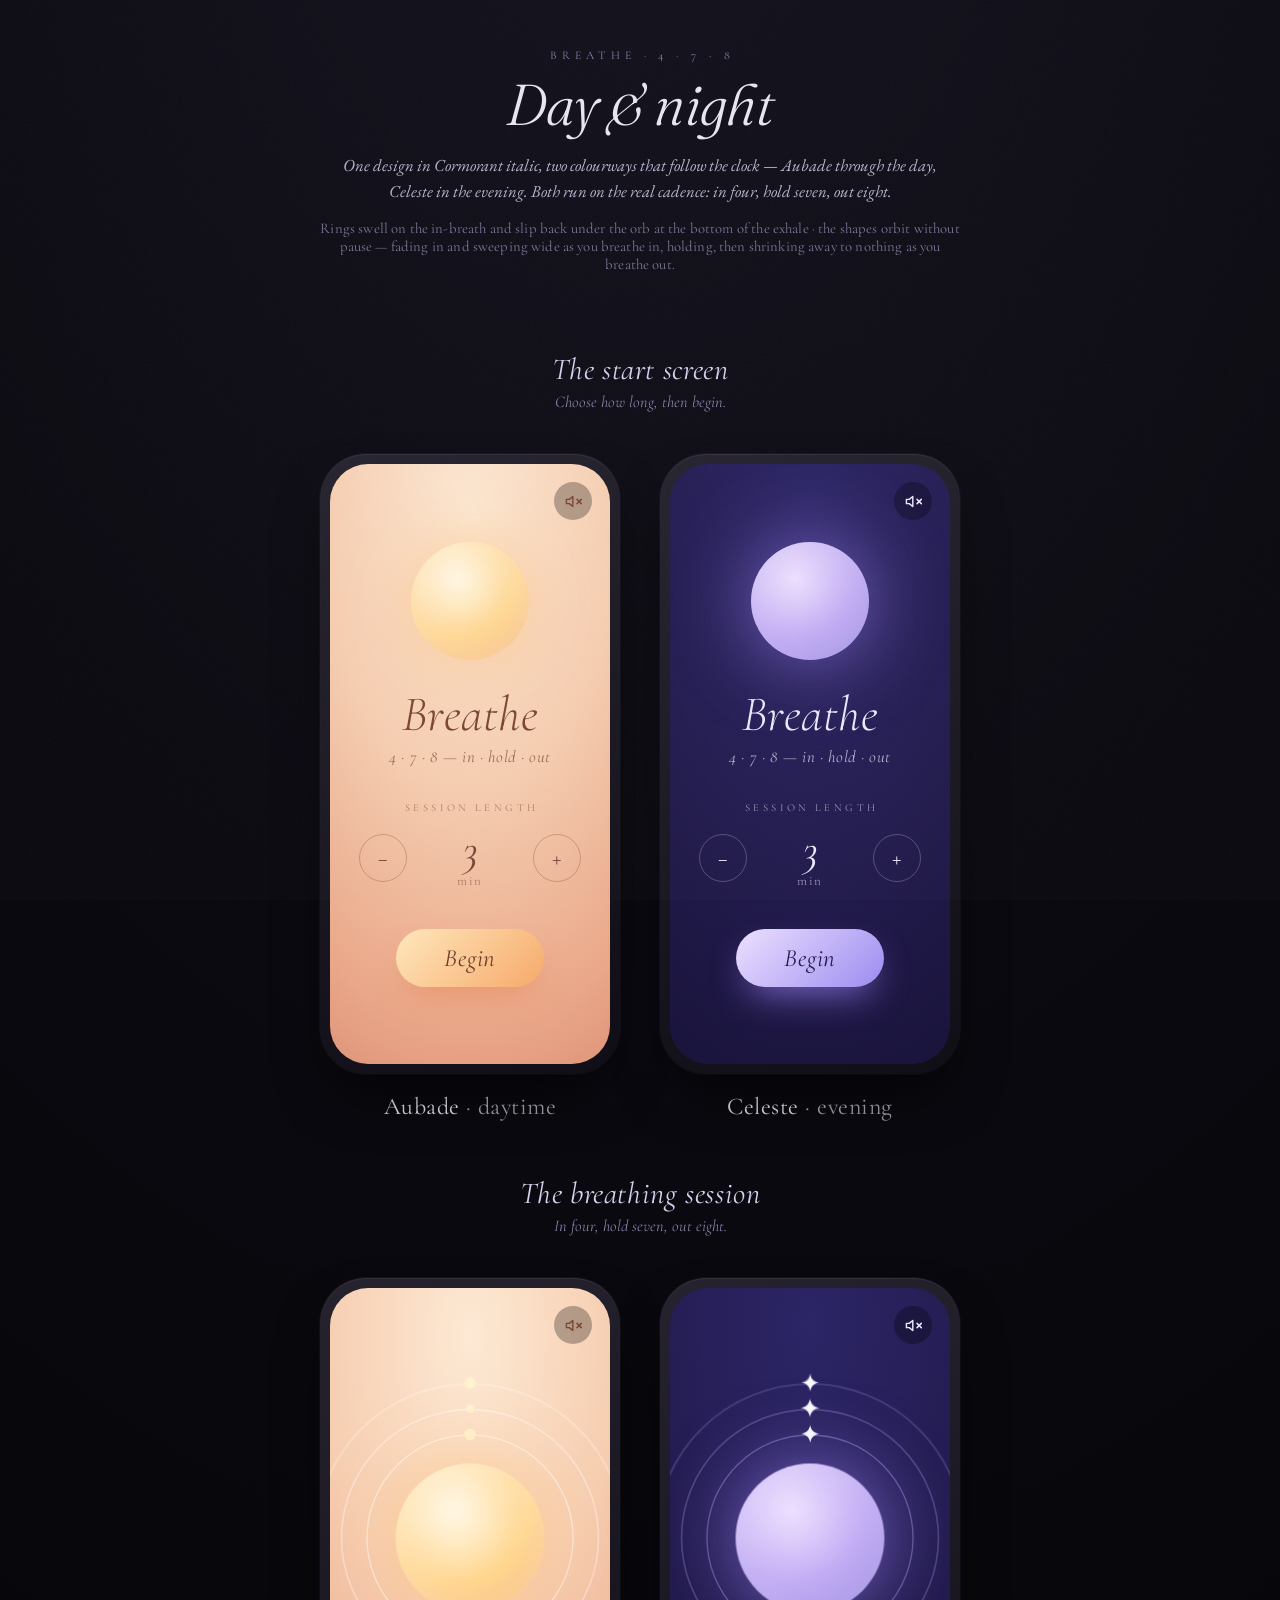
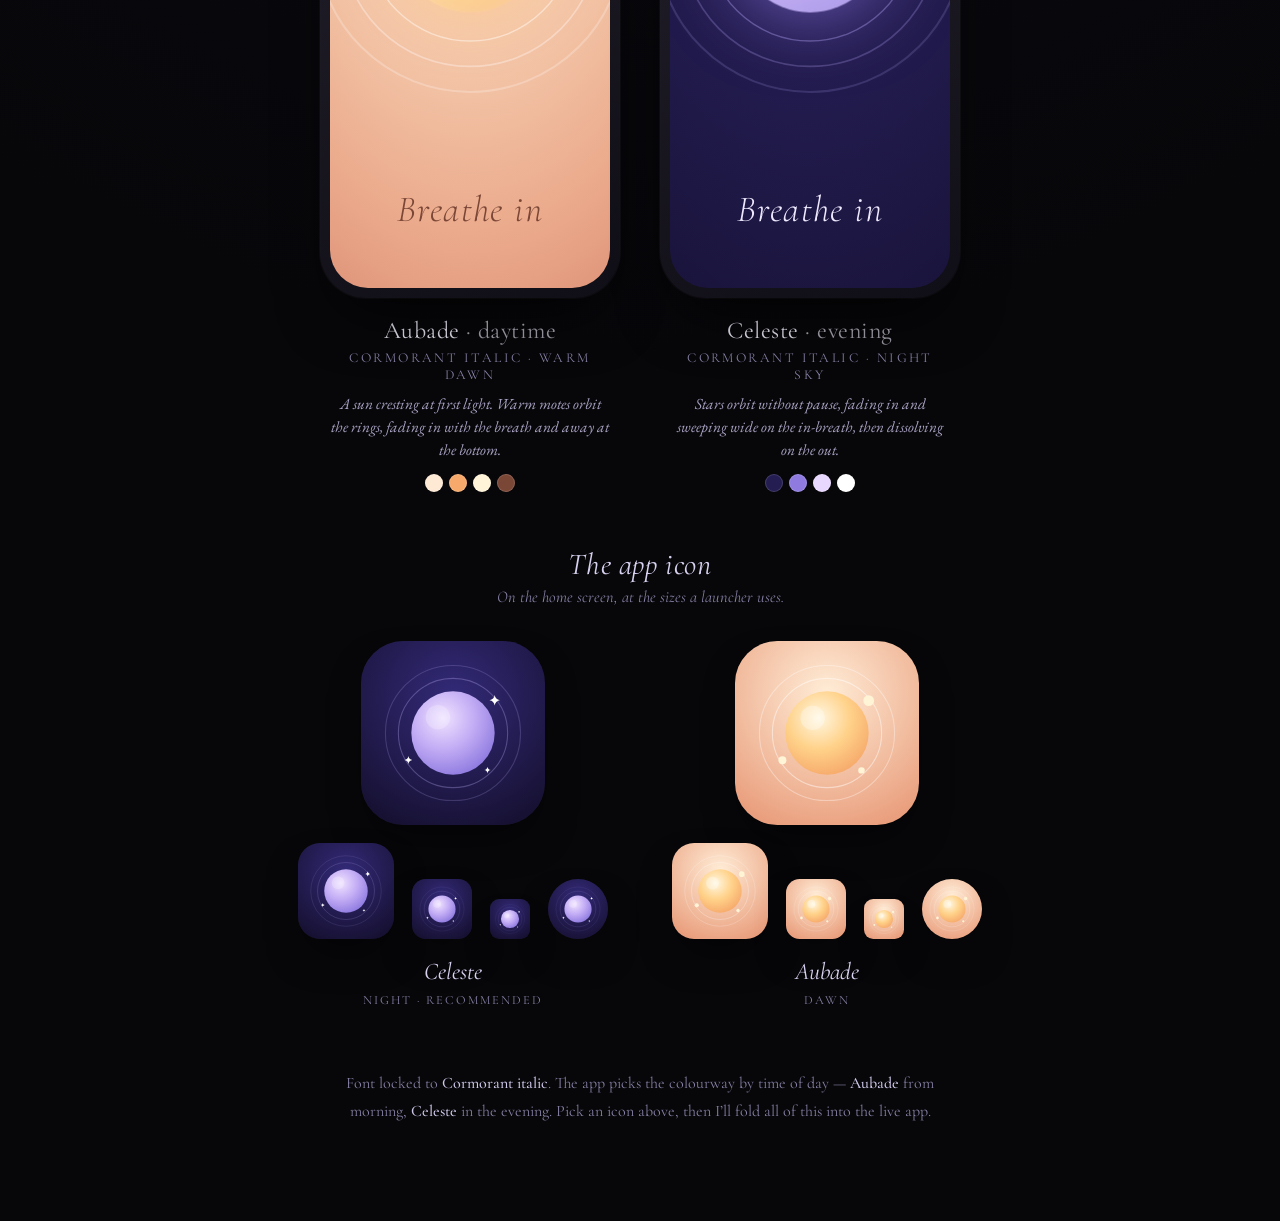
==== commit affca847: "Prototype: distribute orbiting shapes across all three rings Spread the same 9 shapes evenly over al" ====
--- a/design-prototype.html
+++ b/design-prototype.html
@@ -537,7 +537,10 @@
 }
 
 /* ---- build rings + decorative shapes per stage ---- */
-const RING_SPEC = [ {k:.55, of:.9}, {k:1.0, of:.6}, {k:1.55, of:.32} ];
+// k = how far the ring expands beyond the orb at full inhale; of = peak opacity.
+// Spread kept modest so the outermost ring (and the shapes riding it) stay
+// within the frame as they orbit.
+const RING_SPEC = [ {k:.4, of:.9}, {k:.75, of:.62}, {k:1.1, of:.42} ];
 
 const SHAPE_SVG = {
   star:  '<svg viewBox="0 0 24 24" fill="currentColor"><path d="M12 0c.9 6.4 4.7 10.2 11.1 11.1C16.7 12 12.9 15.8 12 22.2 11.1 15.8 7.3 12 .9 11.1 7.3 10.2 11.1 6.4 12 0z"/></svg>',
@@ -559,8 +562,8 @@
   const type = stage.dataset.shape;
   const N = 9;
   for(let i=0;i<N;i++){
-    // ride the inner two rings so the shapes stay within the frame as they orbit
-    const ringK = RING_SPEC[i % 2].k;
+    // spread the shapes evenly across all three rings
+    const ringK = RING_SPEC[i % RING_SPEC.length].k;
     const size = (type==='petal'? 16:12) + Math.random()*10;
 
     const orbit = document.createElement('div');
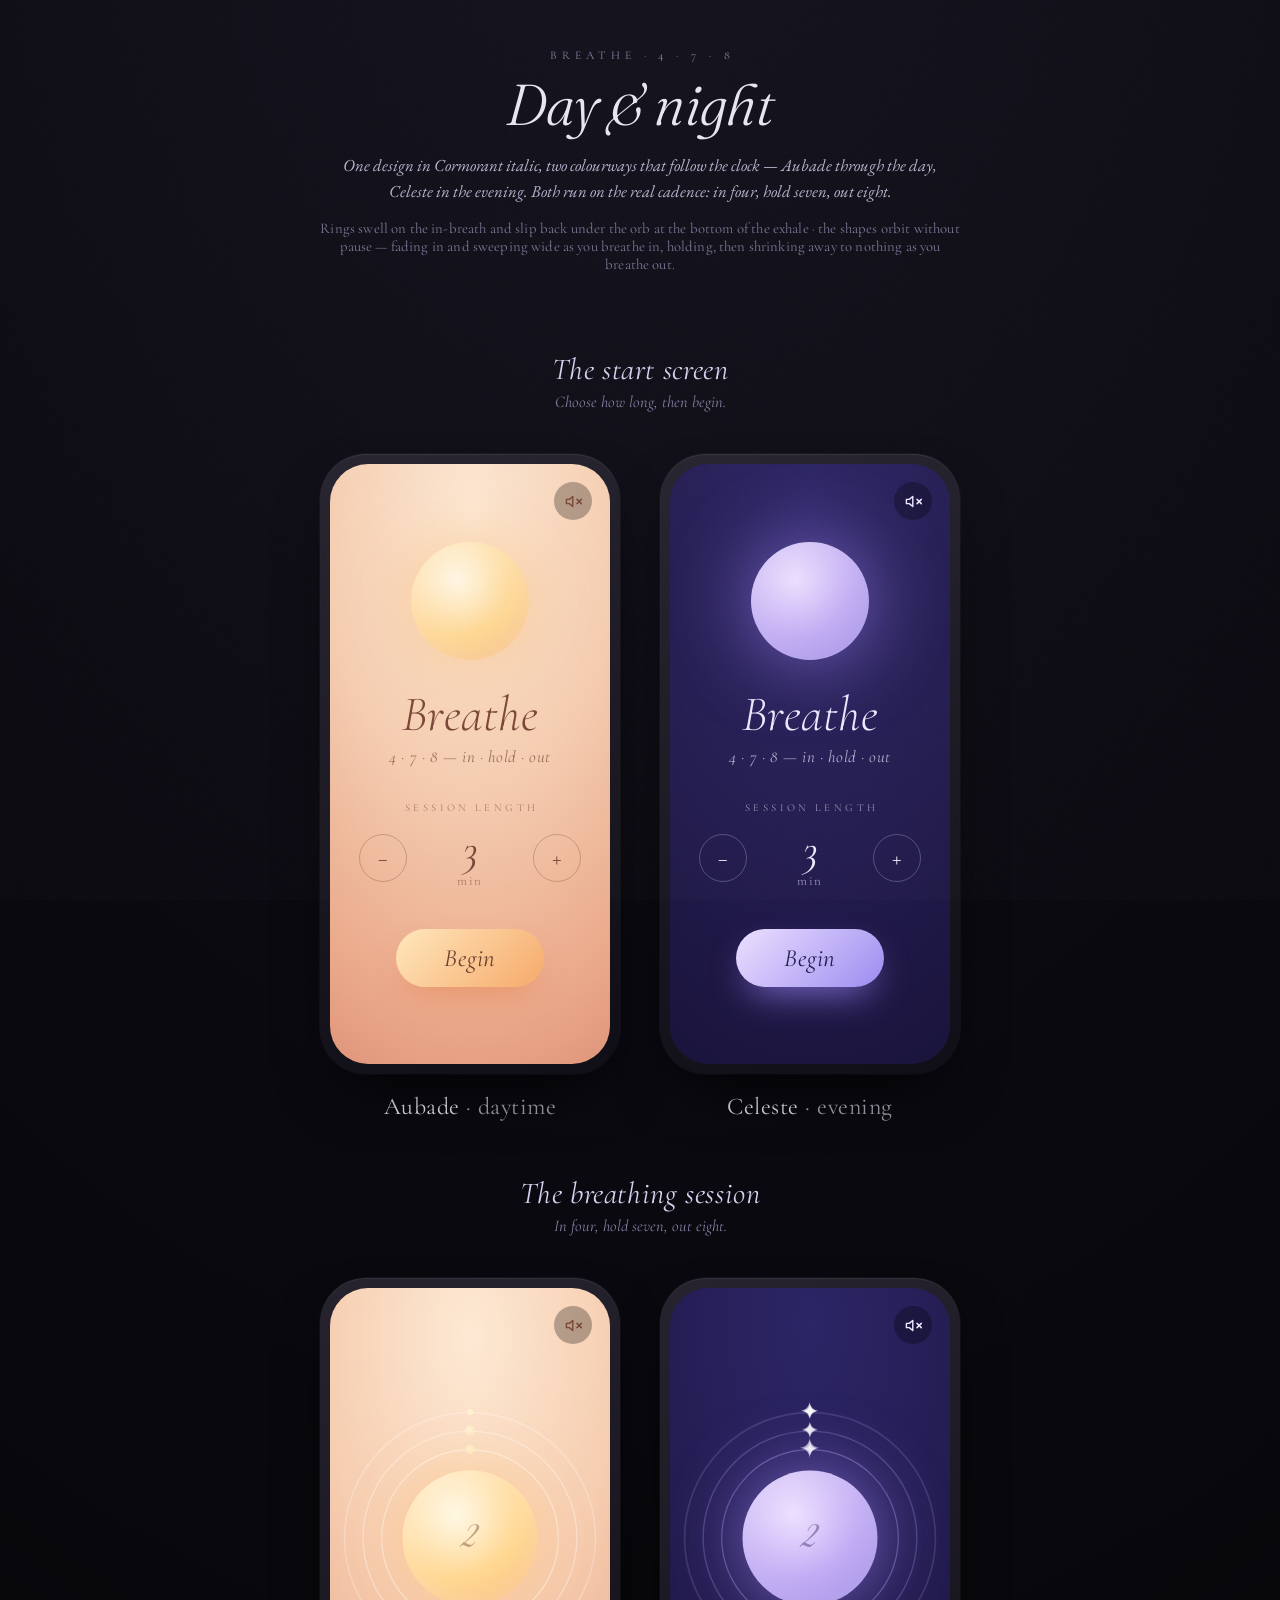
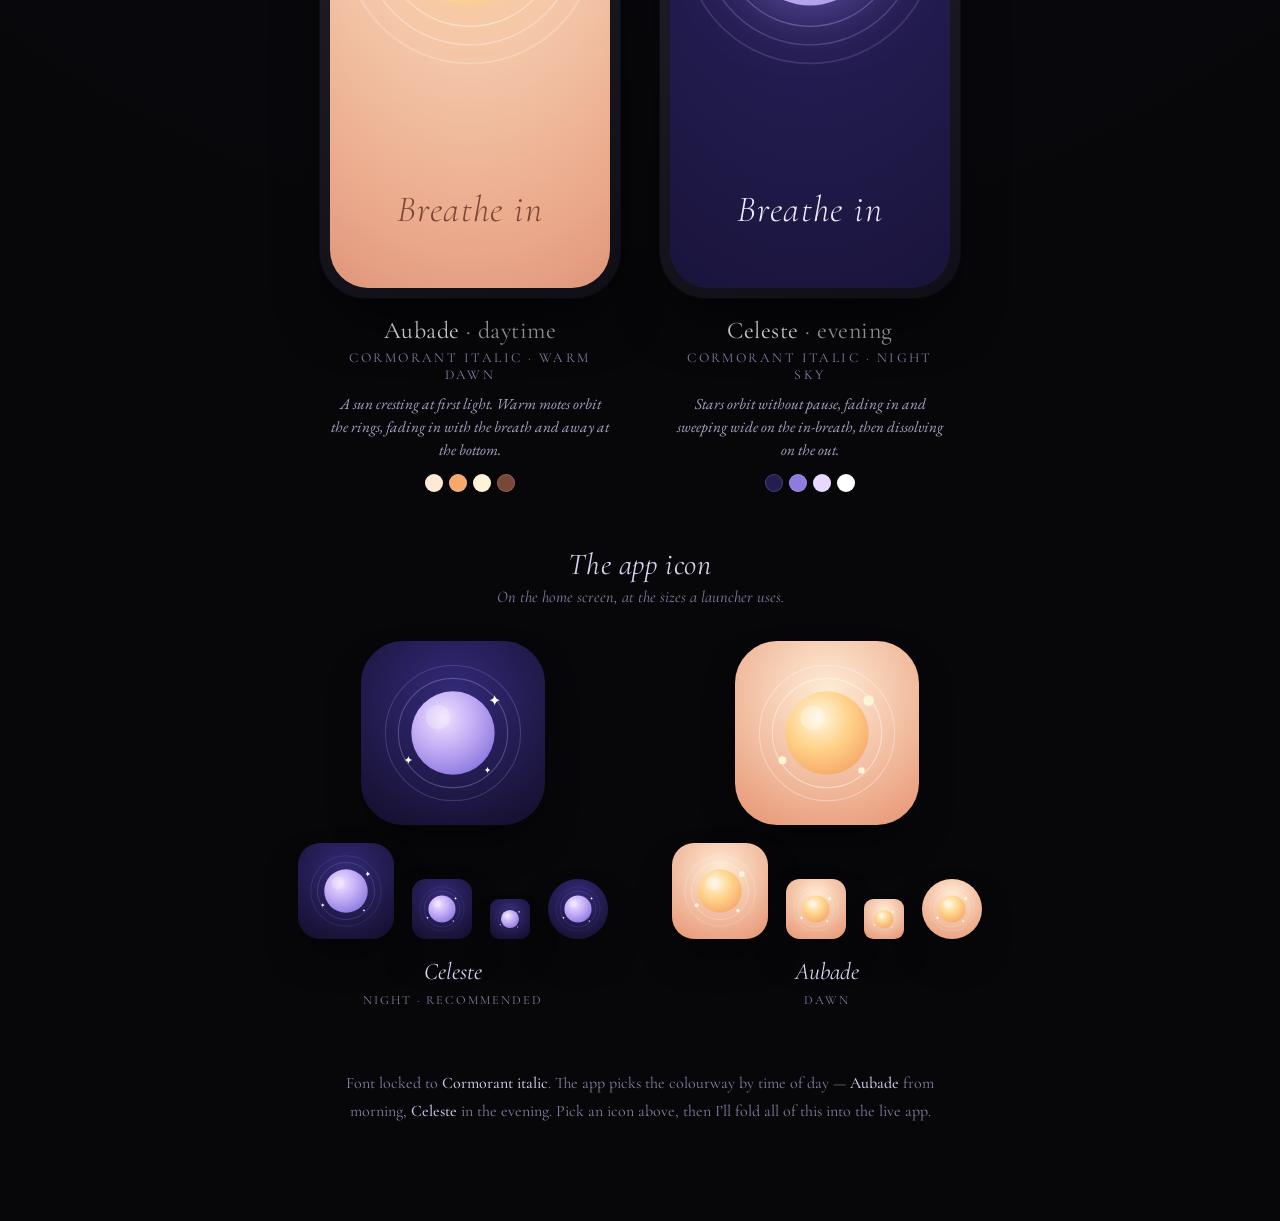
==== commit 121b025a: "Add subtle per-phase countdown in the orb (v0.3.1) - Show a low-opacity countdown of the seconds rem" ====
--- a/design-prototype.html
+++ b/design-prototype.html
@@ -6,7 +6,7 @@
 <title>Breathe — design prototypes</title>
 <link rel="preconnect" href="https://fonts.googleapis.com">
 <link rel="preconnect" href="https://fonts.gstatic.com" crossorigin>
-<link href="https://fonts.googleapis.com/css2?family=Cormorant+Garamond:ital,wght@0,300;0,400;0,500;1,300;1,400&family=Fraunces:ital,opsz,wght@0,9..144,300;0,9..144,400;1,9..144,300&family=EB+Garamond:ital@0;1&display=swap" rel="stylesheet">
+<link href="https://fonts.googleapis.com/css2?family=Cormorant+Garamond:ital,wght@0,300;0,400;0,500;1,300;1,400&family=Fraunces:ital,opsz,wght@0,9..144,300;0,9..144,400;1,9..144,300&family=Great+Vibes&family=EB+Garamond:ital@0;1&display=swap" rel="stylesheet">
 <style>
 /* ============================================================
    Breathe — design prototype gallery
@@ -148,6 +148,17 @@
   opacity:var(--sheen,.5);
 }
 
+/* subtle per-phase countdown, centred over the orb; scales WITH the orb.
+   Great Vibes has stable lining figures (Cormorant's old-style numerals
+   wobble vertically as the digit changes). */
+.count{
+  position:absolute;inset:0;display:grid;place-items:center;pointer-events:none;
+  font-family:"Great Vibes",cursive;font-weight:400;
+  font-size:2.7rem;color:var(--orb-ink);opacity:.42;
+  font-variant-numeric:lining-nums tabular-nums;
+  transform:scale(var(--orb-scale));
+}
+
 /* phase label */
 .label{
   position:relative;z-index:4;padding:0 0 56px;text-align:center;
@@ -177,6 +188,7 @@
   --ring:rgba(255,255,255,.55);
   --star-color:#fff2cf;
   --ui:#7a4636;
+  --orb-ink:#6e3f30;
   --hair:rgba(122,70,54,.32);
   --btn:linear-gradient(135deg,#ffe7bc,#f6a96a);
   --btn-ink:#6e3f30;
@@ -193,6 +205,7 @@
   --ring:rgba(190,175,255,.4);
   --star-color:#fff;
   --ui:#efe9ff;
+  --orb-ink:#2b2358;
   --hair:rgba(220,210,255,.28);
   --btn:linear-gradient(135deg,#ece0ff,#9d8cf0);
   --btn-ink:#241d52;
@@ -424,6 +437,7 @@
               <div class="rings"></div>
               <div class="decor"></div>
               <div class="orb"></div>
+              <div class="count"></div>
             </div>
           </div>
           <div class="label">Breathe in</div>
@@ -449,6 +463,7 @@
               <div class="rings"></div>
               <div class="decor"></div>
               <div class="orb"></div>
+              <div class="count"></div>
             </div>
           </div>
           <div class="label">Breathe in</div>
@@ -514,6 +529,7 @@
 const CYCLE = PHASES.reduce((t,p)=>t+p.secs,0);
 const root = document.documentElement;
 const labels = [...document.querySelectorAll('.label')];
+const counts = [...document.querySelectorAll('.count')];
 
 const easeInOutSine = x => -(Math.cos(Math.PI*x)-1)/2;
 
@@ -529,6 +545,10 @@
   else                         breath = easeInOutSine(1-local);
 
   root.style.setProperty('--breath', breath.toFixed(4));
+
+  // subtle per-phase countdown (seconds remaining in this phase)
+  const count = Math.max(1, Math.ceil(phase.secs * (1 - local)));
+  for(const el of counts){ const s=String(count); if(el.textContent!==s) el.textContent=s; }
 
   for(const el of labels){
     if(el.textContent!==phase.name){ el.textContent=phase.name; }
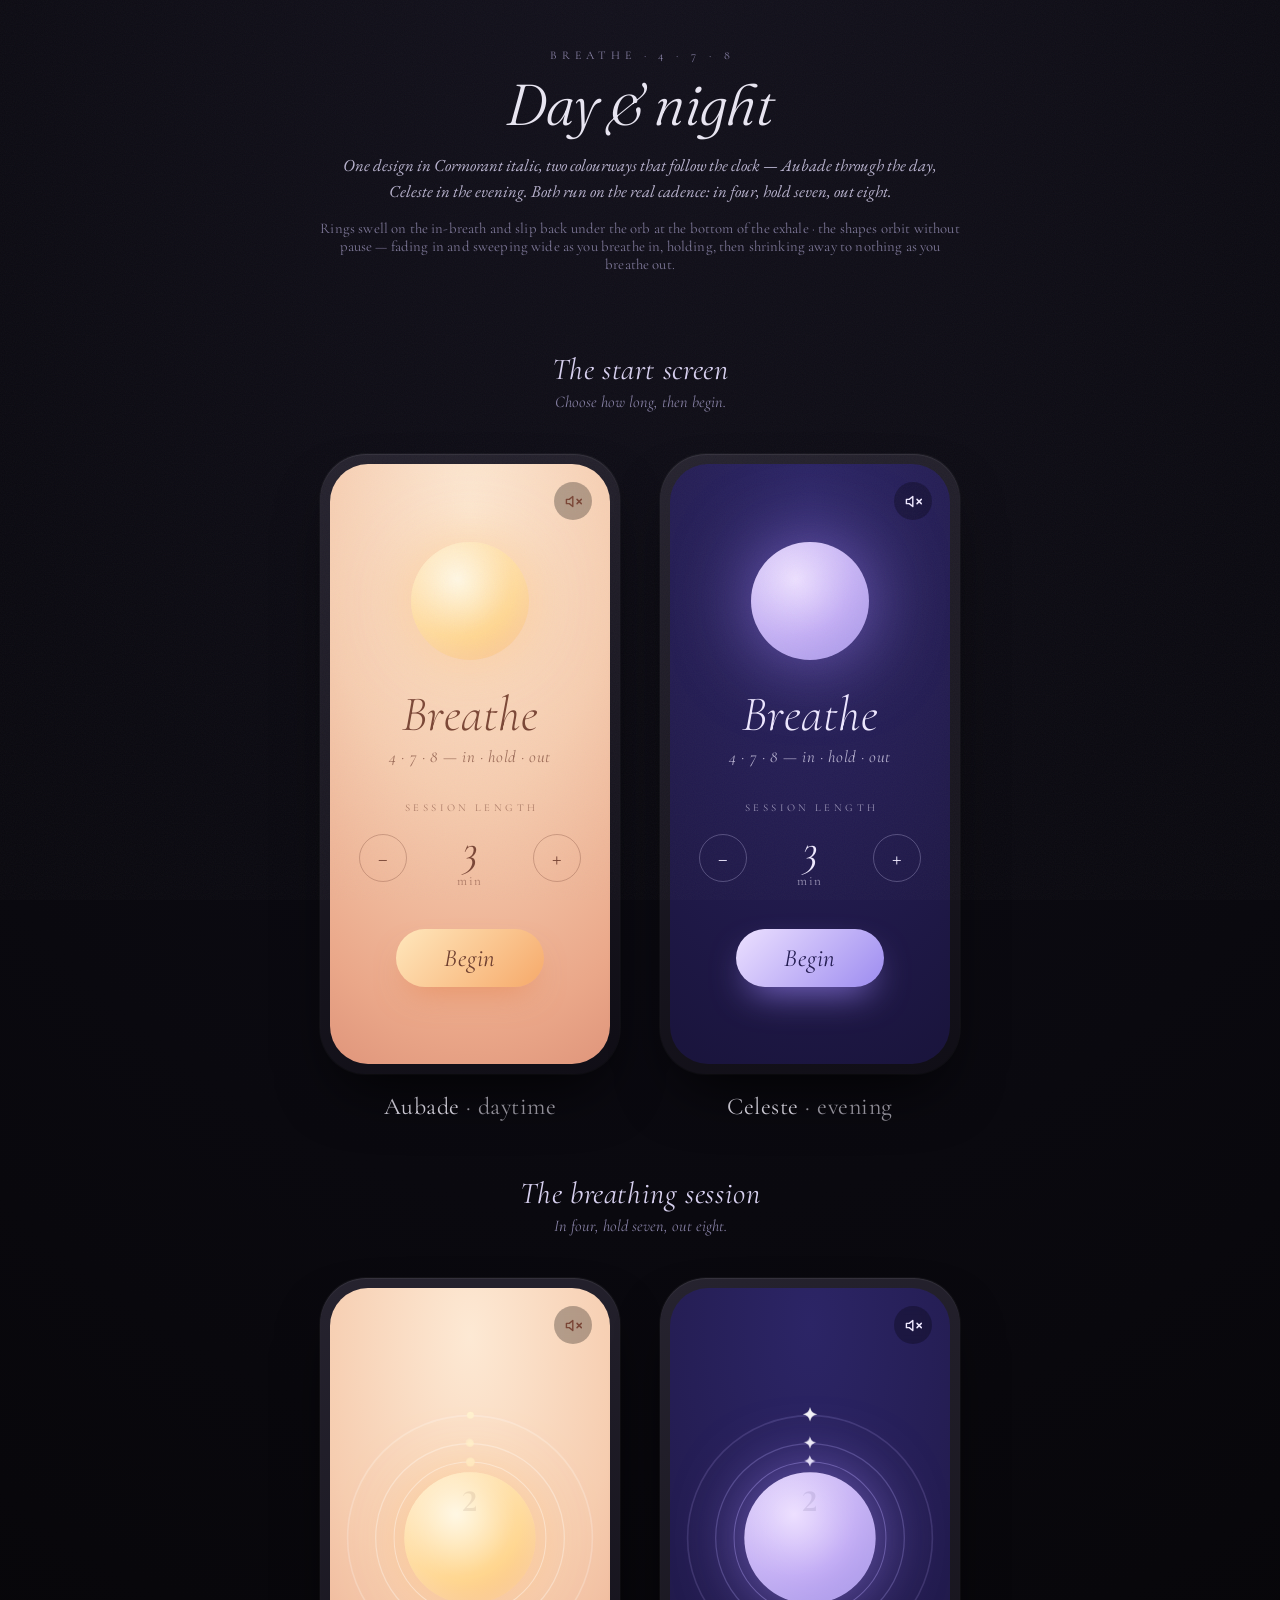
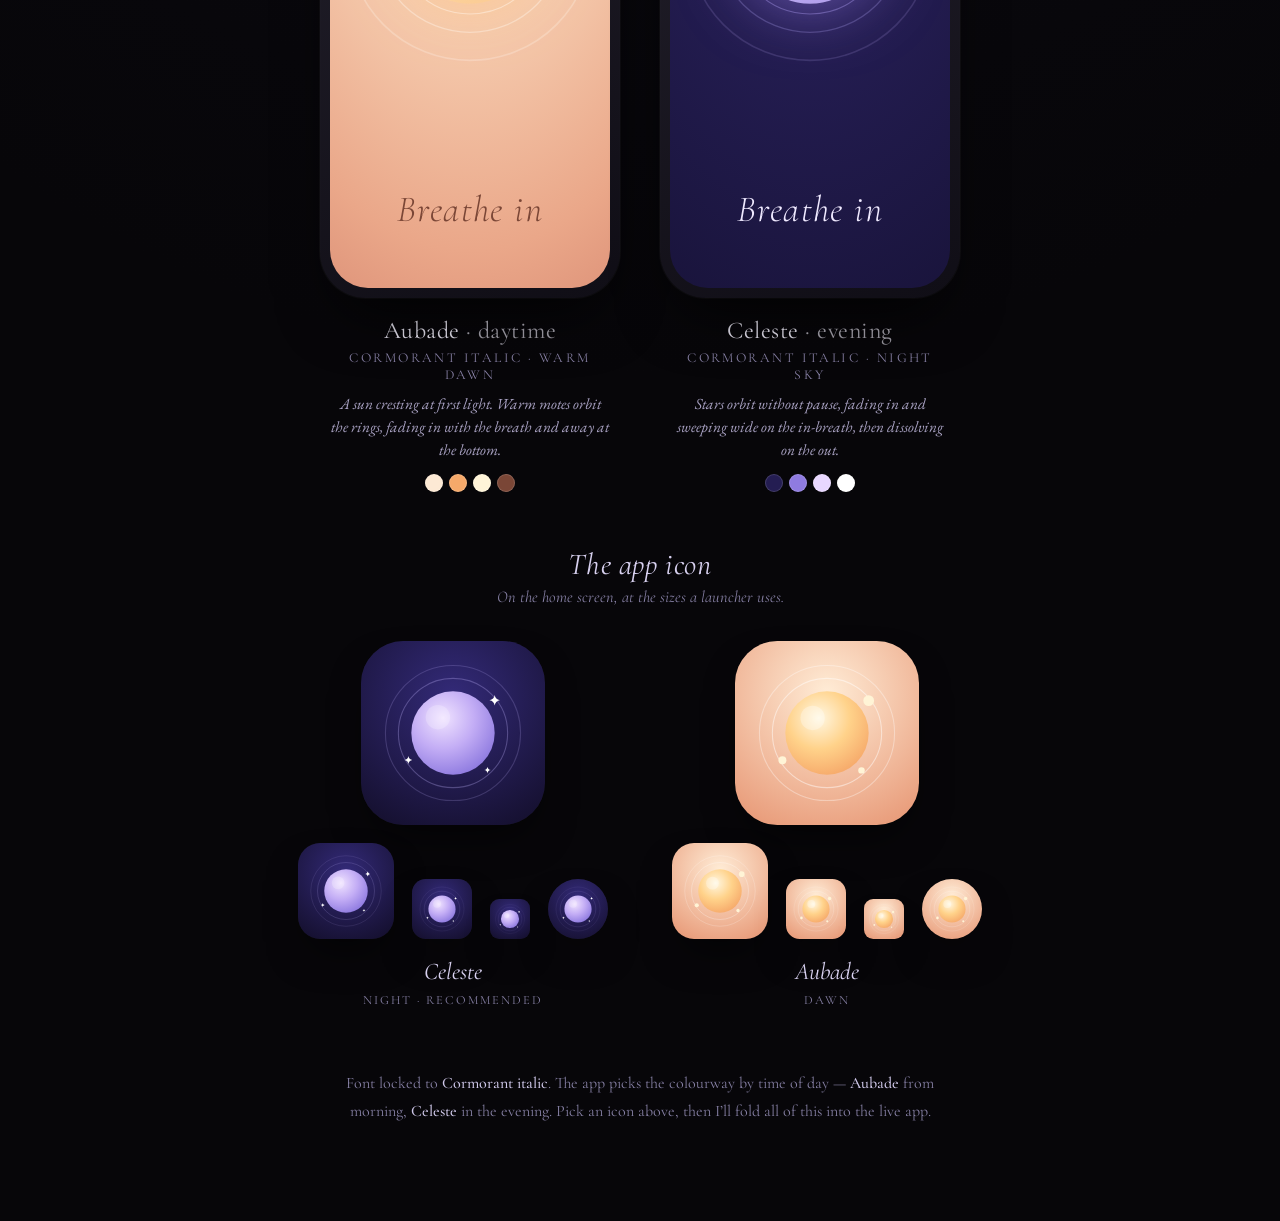
==== commit d7fe927f: "Refine countdown, ring spacing, and per-phase chime pitch (v0.3.2) - Rings: tighter inner spacing th" ====
--- a/design-prototype.html
+++ b/design-prototype.html
@@ -6,7 +6,7 @@
 <title>Breathe — design prototypes</title>
 <link rel="preconnect" href="https://fonts.googleapis.com">
 <link rel="preconnect" href="https://fonts.gstatic.com" crossorigin>
-<link href="https://fonts.googleapis.com/css2?family=Cormorant+Garamond:ital,wght@0,300;0,400;0,500;1,300;1,400&family=Fraunces:ital,opsz,wght@0,9..144,300;0,9..144,400;1,9..144,300&family=Great+Vibes&family=EB+Garamond:ital@0;1&display=swap" rel="stylesheet">
+<link href="https://fonts.googleapis.com/css2?family=Cormorant+Garamond:ital,wght@0,300;0,400;0,500;0,700;1,300;1,400&family=Fraunces:ital,opsz,wght@0,9..144,300;0,9..144,400;1,9..144,300&family=Great+Vibes&family=EB+Garamond:ital@0;1&display=swap" rel="stylesheet">
 <style>
 /* ============================================================
    Breathe — design prototype gallery
@@ -21,6 +21,10 @@
   /* shared breath state, written by JS every frame */
   --breath: 0;   /* 0 = fully exhaled (orb small), 1 = fully inhaled (orb large) */
   --orb-scale: calc(.52 + var(--breath) * .48); /* orb diameter factor */
+  /* countdown numeral — breathes with the orb (see .count) */
+  --count-rise: 0.33; --count-drop: 0.00;
+  --count-squashX: 0.10; --count-squashY: 0.10;
+  --count-size-in: 2.0; --count-size-out: 3.5;
 }
 *{box-sizing:border-box;margin:0;padding:0}
 html,body{min-height:100%}
@@ -148,15 +152,21 @@
   opacity:var(--sheen,.5);
 }
 
-/* subtle per-phase countdown, centred over the orb; scales WITH the orb.
-   Great Vibes has stable lining figures (Cormorant's old-style numerals
-   wobble vertically as the digit changes). */
+/* Subtle per-phase countdown, centred over the orb, breathing WITH it:
+   upright Cormorant 700 (stable lining figures); the glyph grows on the exhale
+   and shrinks on the inhale, floats up through the inhale + hold, and squashes
+   shorter-and-wider at the top like it's riding an inflating balloon. */
 .count{
   position:absolute;inset:0;display:grid;place-items:center;pointer-events:none;
-  font-family:"Great Vibes",cursive;font-weight:400;
-  font-size:2.7rem;color:var(--orb-ink);opacity:.42;
+  font-family:"Cormorant Garamond",serif;font-weight:700;font-style:normal;
+  color:var(--orb-ink);opacity:.10;line-height:1;
   font-variant-numeric:lining-nums tabular-nums;
-  transform:scale(var(--orb-scale));
+  font-size:calc((var(--count-size-out) * (1 - var(--breath)) + var(--count-size-in) * var(--breath)) * 1rem);
+  transform:
+    translateY(calc((var(--count-drop) * (1 - var(--breath)) - var(--count-rise) * var(--breath)) * 150px))
+    scale(var(--orb-scale))
+    scaleX(calc(1 + var(--breath) * var(--count-squashX)))
+    scaleY(calc(1 - var(--breath) * var(--count-squashY)));
 }
 
 /* phase label */
@@ -560,7 +570,7 @@
 // k = how far the ring expands beyond the orb at full inhale; of = peak opacity.
 // Spread kept modest so the outermost ring (and the shapes riding it) stay
 // within the frame as they orbit.
-const RING_SPEC = [ {k:.4, of:.9}, {k:.75, of:.62}, {k:1.1, of:.42} ];
+const RING_SPEC = [ {k:.22, of:.92}, {k:.6, of:.64}, {k:1.18, of:.4} ];
 
 const SHAPE_SVG = {
   star:  '<svg viewBox="0 0 24 24" fill="currentColor"><path d="M12 0c.9 6.4 4.7 10.2 11.1 11.1C16.7 12 12.9 15.8 12 22.2 11.1 15.8 7.3 12 .9 11.1 7.3 10.2 11.1 6.4 12 0z"/></svg>',
